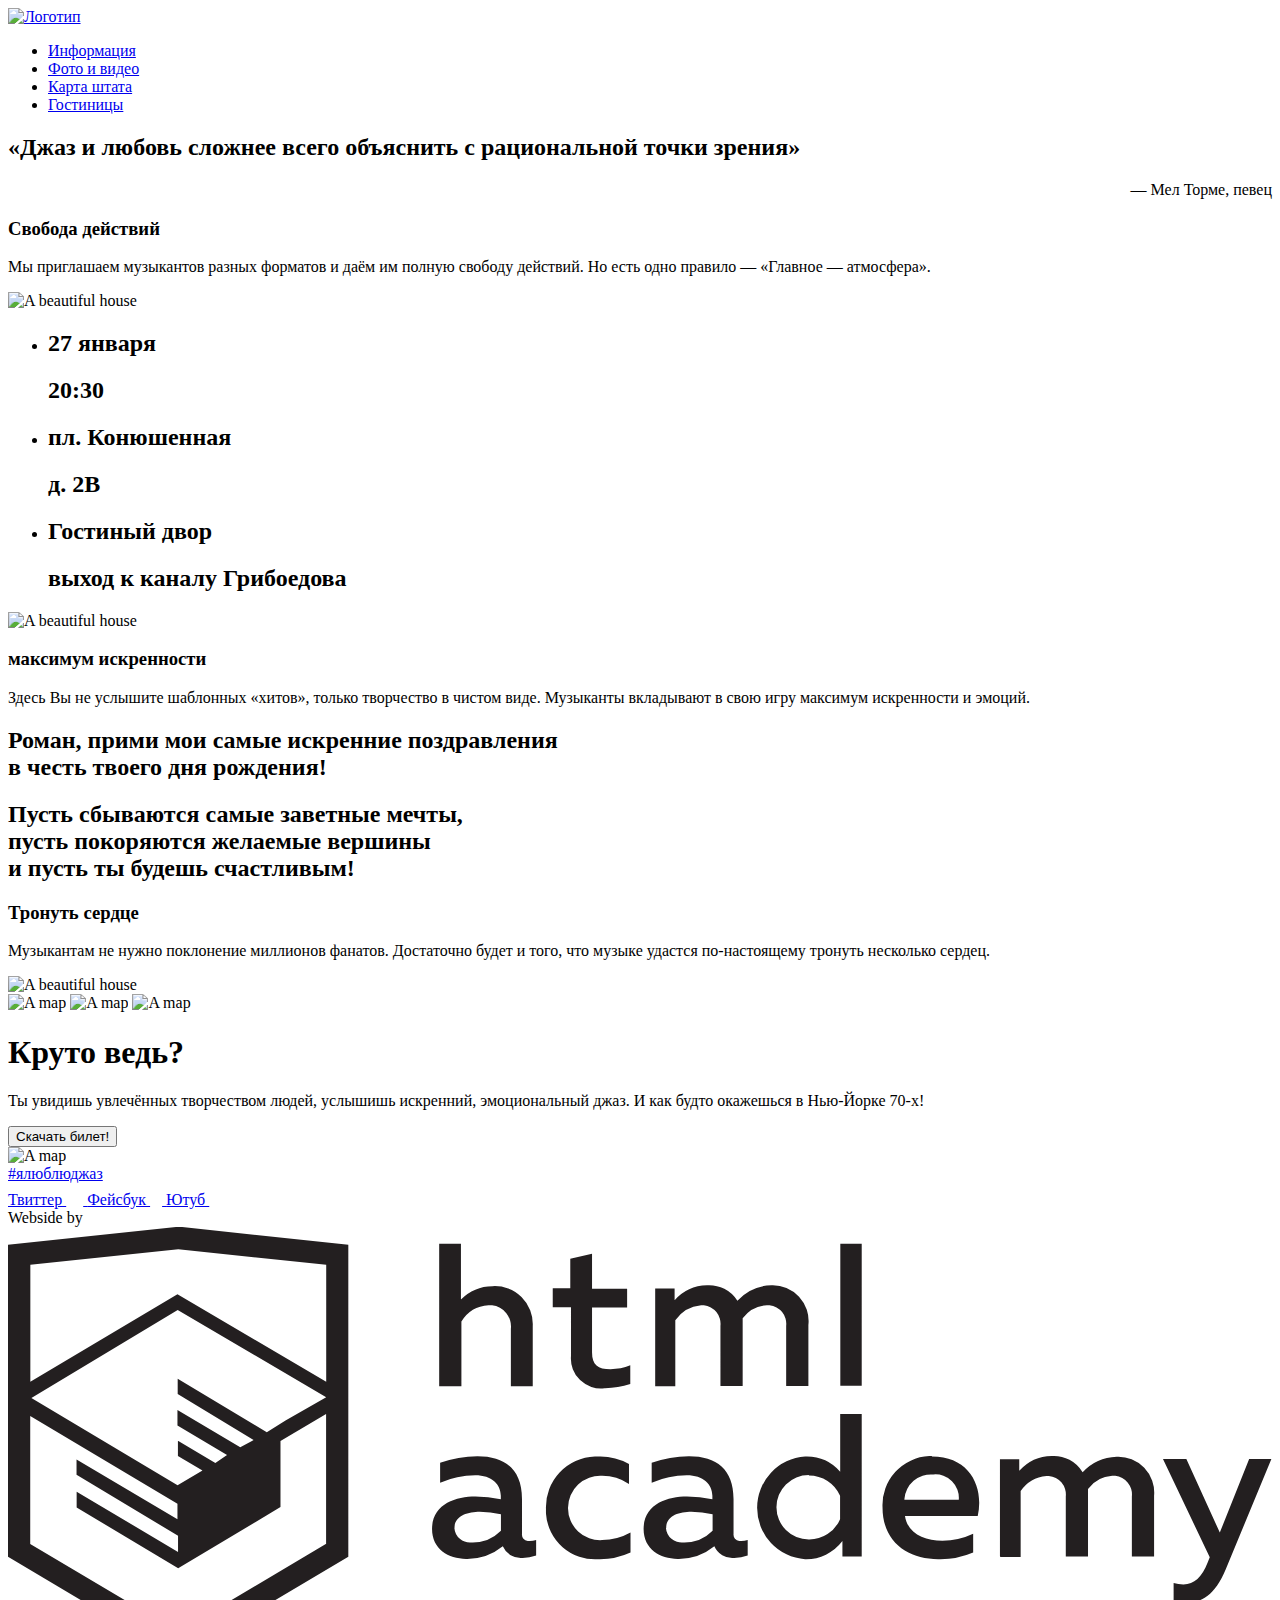
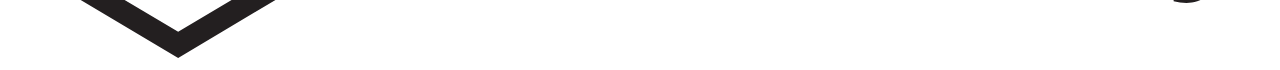
==== index.html @ 91e62cfb "Rename congratulation.html to index.html" ====
<!DOCTYPE html>
<html lang="ru">
<head>
  <link href="https://fonts.googleapis.com/css?family=PT+Sans:400,700&amp;subset=cyrillic" rel="stylesheet">
  <link href="css/normalize.css" rel="stylesheet">
  <link href="css/style.css" rel="stylesheet">

  <meta charset="utf-8">
  <title>HTML Academy: Седона</title>
</head>

<body>
  <div class="wrap">
    <header>
      <nav class="main-navigation">
        <div>
          <a class="main-header-logo" href="index.html">
            <img src="img/main-logo.png" width="80" height="100" alt="Логотип">
          </a>
        </div>
        <ul class="navigation">
          <li><a href="info.html">Информация</a></li>
          <li><a href="photos.html">Фото и видео</a></li>
          <li><a href="map.html">Карта штата</a></li>
          <li><a href="catalog.html">Гостиницы</a></li>
        </ul>
      </nav>
    </header>

    <main>
      <section class="header mountains-index">
        <!-- фотоновая картинка будет -->

        <!-- картинка с треугольной формой внизу гор -->
      </section>

      <section class="jazz">
        <h2>«Джаз и любовь сложнее всего объяснить с&nbspрациональной&nbspточки зрения»</h2>
        <p style="text-align: right;">— Мел Торме, певец</p>


      </section>

      <section class="feature-item">
        <div class="div-item">
          <h3>Свобода действий</h3>

          <p>Мы приглашаем музыкантов разных форматов и даём им полную свободу действий. Но&nbspесть одно правило — «Главное — атмосфера».</p>
        </div>
        <img class="img-item" src="img/jazz2.jpg" width="800" height="400" alt="A beautiful house">
      </section>

      <section class="options">
        <ul class="option-list">
          <li class="watch">

            <h2>27 января</h2>
            <h2>20:30</h2>
          </li>
          <li class="house">
            <h2>пл. Конюшенная</h2>
            <h2>д. 2В</h2>
          </li>
          <li class="metro">
            <h2>Гостиный двор</h2>
            <h2>выход к каналу Грибоедова</h2>
          </li>
        </ul>
      </section>

      <section class="feature-item">
          <img class="img-item" src="img/jazz4.jpg" width="800" height="400" alt="A beautiful house">
        <div class="div-item">
          <h3>максимум искренности</h3>
          <p>Здесь Вы не услышите шаблонных «хитов», только творчество в чистом виде. Музыканты&nbspвкладывают в свою игру максимум искренности и эмоций.</p>
        </div>
      </section>

      <section class="options congr">
        <h2>Роман, прими мои самые искренние поздравления <br> в честь твоего дня рождения!</h2>
        <h2>Пусть сбываются самые заветные мечты, <br>
        пусть покоряются желаемые вершины <br>
        и пусть ты будешь счастливым!<br></h2>
      </section>

      <section class="feature-item">
        <div class="div-item">
          <h3>Тронуть сердце</h3>
          <p>Музыкантам&nbspне&nbspнужно&nbspпоклонение миллионов фанатов. Достаточно будет и того, что&nbspмузыке&nbspудастся по-настоящему тронуть несколько сердец.</p>
        </div>
          <img class="img-item" src="img/jazz3.jpg" width="800" height="400" alt="A beautiful house">
      </section>

      <div class="fotos">
        <img src="img/jazz2.jpg" width="400" height="250" alt="A map">
        <img src="img/jazz3.jpg" width="400" height="250" alt="A map">
        <img src="img/jazz4.jpg" width="400" height="250" alt="A map">
      </div>

      <section class="interest">
        <h1>Круто ведь?</h1>
        <p>Ты увидишь увлечённых творчеством людей, услышишь&nbspискренний, эмоциональный джаз. И&nbspкак&nbspбудто&nbspокажешься в Нью-Йорке 70-х!</p>
        <button class="search">Скачать билет!</button>
      </section>
      <section class="map">
        <img src="img/map.jpg" width="1200" height="593" alt="A map">
      </section>


    </main>

    <footer class="main-index-footer">
      <div class="main-footer">
        <div class="tag"> <a href="#">#ялюблюджаз</a> </div>
        <div class="social-nets">
          <a href="https://twitter.com/htmlacademy_ru" class="twitter">Твиттер
            <svg xmlns="http://www.w3.org/2000/svg" xmlns:xlink="http://www.w3.org/1999/xlink" width="17" height="15" viewBox="0 0 17 15"><path fill="#FFF" d="M10.95.144c1.685-.496 2.984.27 3.577 1.179.673-.231 1.331-.481 2.011-.708a2.345 2.345 0 0 1-.857 1.768c.685.17 1.304-.491 1.304-.491-.169 1-1.006 1.788-1.563 2.024-.231 6.75-3.175 11.217-10.077 11.082h-.446c-.41 0-4.164-.46-4.898-1.887 2.271.196 3.893-.422 4.693-1.177-.96-.3-2.679-.477-2.979-2.95.349.106.564.228 1.19.119C1.705 8.247.374 7.53.448 5.33c.285.328 1.067.536 1.34.472C1.085 5.561-.182 2.442.894.85c1.818 1.854 3.735 3.606 7.152 3.773C8.254 2.33 9.183.793 10.95.144z"/></svg>
          </a>
          <a href="https://www.facebook.com/htmlacademy" class="fb">Фейсбук
            <svg xmlns="http://www.w3.org/2000/svg" width="12" height="22" viewBox="0 0 12 22"><path fill="#FFF" d="M12 4V0H8a4 4 0 0 0-4 4v4H0v4h4v10h4V12h4V8H8V4h4z"/></svg>
          </a>
          <a href="https://www.youtube.com/user/htmlacademyru" class="youtube">Ютуб
            <svg xmlns="http://www.w3.org/2000/svg" xmlns:xlink="http://www.w3.org/1999/xlink" width="20" height="16" viewBox="0 0 20 16"><path fill="#FFF" d="M17 0H3C1.35 0 0 1.35 0 3v10c0 1.65 1.35 3 3 3h14c1.65 0 3-1.35 3-3V3c0-1.65-1.35-3-3-3zM6.027 11.998V4.002L15.014 8l-8.987 3.998z"/></svg>
          </a>
        </div>

        <div class="website-by"> Webside by
          <a class="website" href="https://htmlacademy.ru/intensive/htmlcss">
            <svg id="Layer_1" data-name="Layer 1" xmlns="http://www.w3.org/2000/svg" viewBox="0 0 108.08 36.85"><title>logo-htmlacademy-small1</title><path d="M44.61,26.88a2,2,0,0,0,.55-0.1v1.33a3.25,3.25,0,0,1-1.18.21,1.67,1.67,0,0,1-1.67-1,4.84,4.84,0,0,1-3.14,1.08c-1.51,0-2.91-.83-2.91-2.55,0-2.13,2-2.79,3.71-2.79a11.08,11.08,0,0,1,2.17.25v-0.3c0-1-.76-1.77-2.19-1.77a7.42,7.42,0,0,0-3,.64v-1.7a10.21,10.21,0,0,1,3.19-.55c2.36,0,3.81,1.12,3.81,3.65v3a0.54,0.54,0,0,0,.49.59h0.17Zm-6.44-1.13A1.35,1.35,0,0,0,39.63,27h0.11a3.39,3.39,0,0,0,2.41-1V24.58a9.72,9.72,0,0,0-1.81-.21c-1,0-2.16.33-2.16,1.38h0Zm12.36-6.11a5,5,0,0,1,2.57.64V22a4.08,4.08,0,0,0-2.3-.7,2.75,2.75,0,1,0,0,5.49,5,5,0,0,0,2.43-.64v1.71a6.27,6.27,0,0,1-2.76.57A4.21,4.21,0,0,1,46,24.51q0-.21,0-0.41a4.32,4.32,0,0,1,4.18-4.46h0.38Zm12.17,7.24a2,2,0,0,0,.55-0.1v1.33a3.25,3.25,0,0,1-1.18.21,1.67,1.67,0,0,1-1.67-1,4.84,4.84,0,0,1-3.14,1.08c-1.51,0-2.91-.83-2.91-2.55,0-2.13,2-2.79,3.71-2.79a11.08,11.08,0,0,1,2.17.25v-0.3c0-1-.76-1.77-2.19-1.77a7.42,7.42,0,0,0-3,.64v-1.7a10.21,10.21,0,0,1,3.19-.55c2.36,0,3.81,1.12,3.81,3.65v3a0.54,0.54,0,0,0,.49.59h0.17Zm-6.44-1.13A1.35,1.35,0,0,0,57.73,27h0.11a3.39,3.39,0,0,0,2.41-1V24.58a9.72,9.72,0,0,0-1.81-.21c-1.06,0-2.16.33-2.16,1.38h0ZM73,16V28.2H71.35V26.88a3.88,3.88,0,0,1-3.19,1.54,4.4,4.4,0,0,1,0-8.78,3.81,3.81,0,0,1,3,1.3V16H73Zm-4.53,5.22a2.76,2.76,0,1,0,0,5.52A2.86,2.86,0,0,0,71.15,25V23A2.91,2.91,0,0,0,68.49,21.27ZM79,19.64c3.31,0,4.46,2.68,3.92,5.09H76.7c0.21,1.5,1.67,2.11,3.19,2.11a6.11,6.11,0,0,0,2.64-.59v1.6a7.14,7.14,0,0,1-3,.57C77,28.42,74.78,27,74.78,24a4.18,4.18,0,0,1,4-4.39H79Zm0.09,1.54a2.28,2.28,0,0,0-2.44,2.1v0.06H81.3A2,2,0,0,0,79.13,21.18Zm5.73,7V19.87h1.65v1a3.81,3.81,0,0,1,2.78-1.27A2.86,2.86,0,0,1,91.89,21a4.12,4.12,0,0,1,2.91-1.33A3.06,3.06,0,0,1,98,23V28.2h-1.9V23.05a1.59,1.59,0,0,0-1.42-1.75H94.42a2.8,2.8,0,0,0-2.07,1.12V28.2h-1.9V23.05A1.59,1.59,0,0,0,89,21.31H88.8a3,3,0,0,0-2.21,1.29v5.63H84.86Zm21.31-8.33h1.9l-3.91,9.46c-0.9,2.17-2.09,2.86-3.35,2.86a4.76,4.76,0,0,1-1.1-.14V30.46a2.86,2.86,0,0,0,.85.12c0.9,0,1.58-.64,2.07-1.9l0.17-.42-4-8.4h2l2.86,6.29ZM38.73,1.46V6.22a3.81,3.81,0,0,1,2.7-1.14,3.25,3.25,0,0,1,3.44,3.4v5.15H43V8.72a1.81,1.81,0,0,0-1.61-2h-0.3a2.93,2.93,0,0,0-2.32,1.39v5.52h-1.9V1.46h1.9ZM49.94,2.31v3h3V6.91h-3v3.81c0,1.1.5,1.46,1.58,1.46a4.49,4.49,0,0,0,1.69-.33v1.6A6.8,6.8,0,0,1,51,13.8a2.55,2.55,0,0,1-2.86-2.74V6.89H46.58V5.26h1.5V2.74Zm5.4,11.31V5.28H57v1A3.81,3.81,0,0,1,59.77,5a2.86,2.86,0,0,1,2.6,1.33A4.12,4.12,0,0,1,65.28,5,3.06,3.06,0,0,1,68.44,8.4v5.21h-1.9V8.46a1.59,1.59,0,0,0-1.42-1.75H64.89a2.8,2.8,0,0,0-2.07,1.12v5.78h-1.9V8.46A1.59,1.59,0,0,0,59.5,6.71H59.27A3,3,0,0,0,57.06,8v5.63H55.34ZM71.17,1.45H73V13.6H71.17V1.45ZM14.71,0H14.55L0,1.54V28.21l14.55,8.66,14.55-8.66V1.54Zm12.5,27.1L14.55,34.64,1.9,27.12V16.18l12.59,7.5V25L5.86,19.9v1.31l8.68,5.21v1.39L5.87,22.65V24l8.68,5.21,8.75-5.24V18.31L27.2,16V27.12Zm0-12.53-3.48,2-1.6,1L14.51,13v1.31L21,18.23H21l-0.14.09-1,.54-5.37-3.2V17l4.24,2.52-1,.67-3.2-1.9v1.31l2.1,1.24L14.5,22.1,2,14.65,14.51,7.11Zm0-1.32L14.49,5.76,1.91,13.25v-10L14.56,1.92,27.21,3.25v10h0Z" transform="translate(0 -0.02)" fill="#231f20"/></svg>
          </a>
        </div>
      </div>
    </footer>
  </div>
  <script src="js/script.js"></script>
</body>
</html>
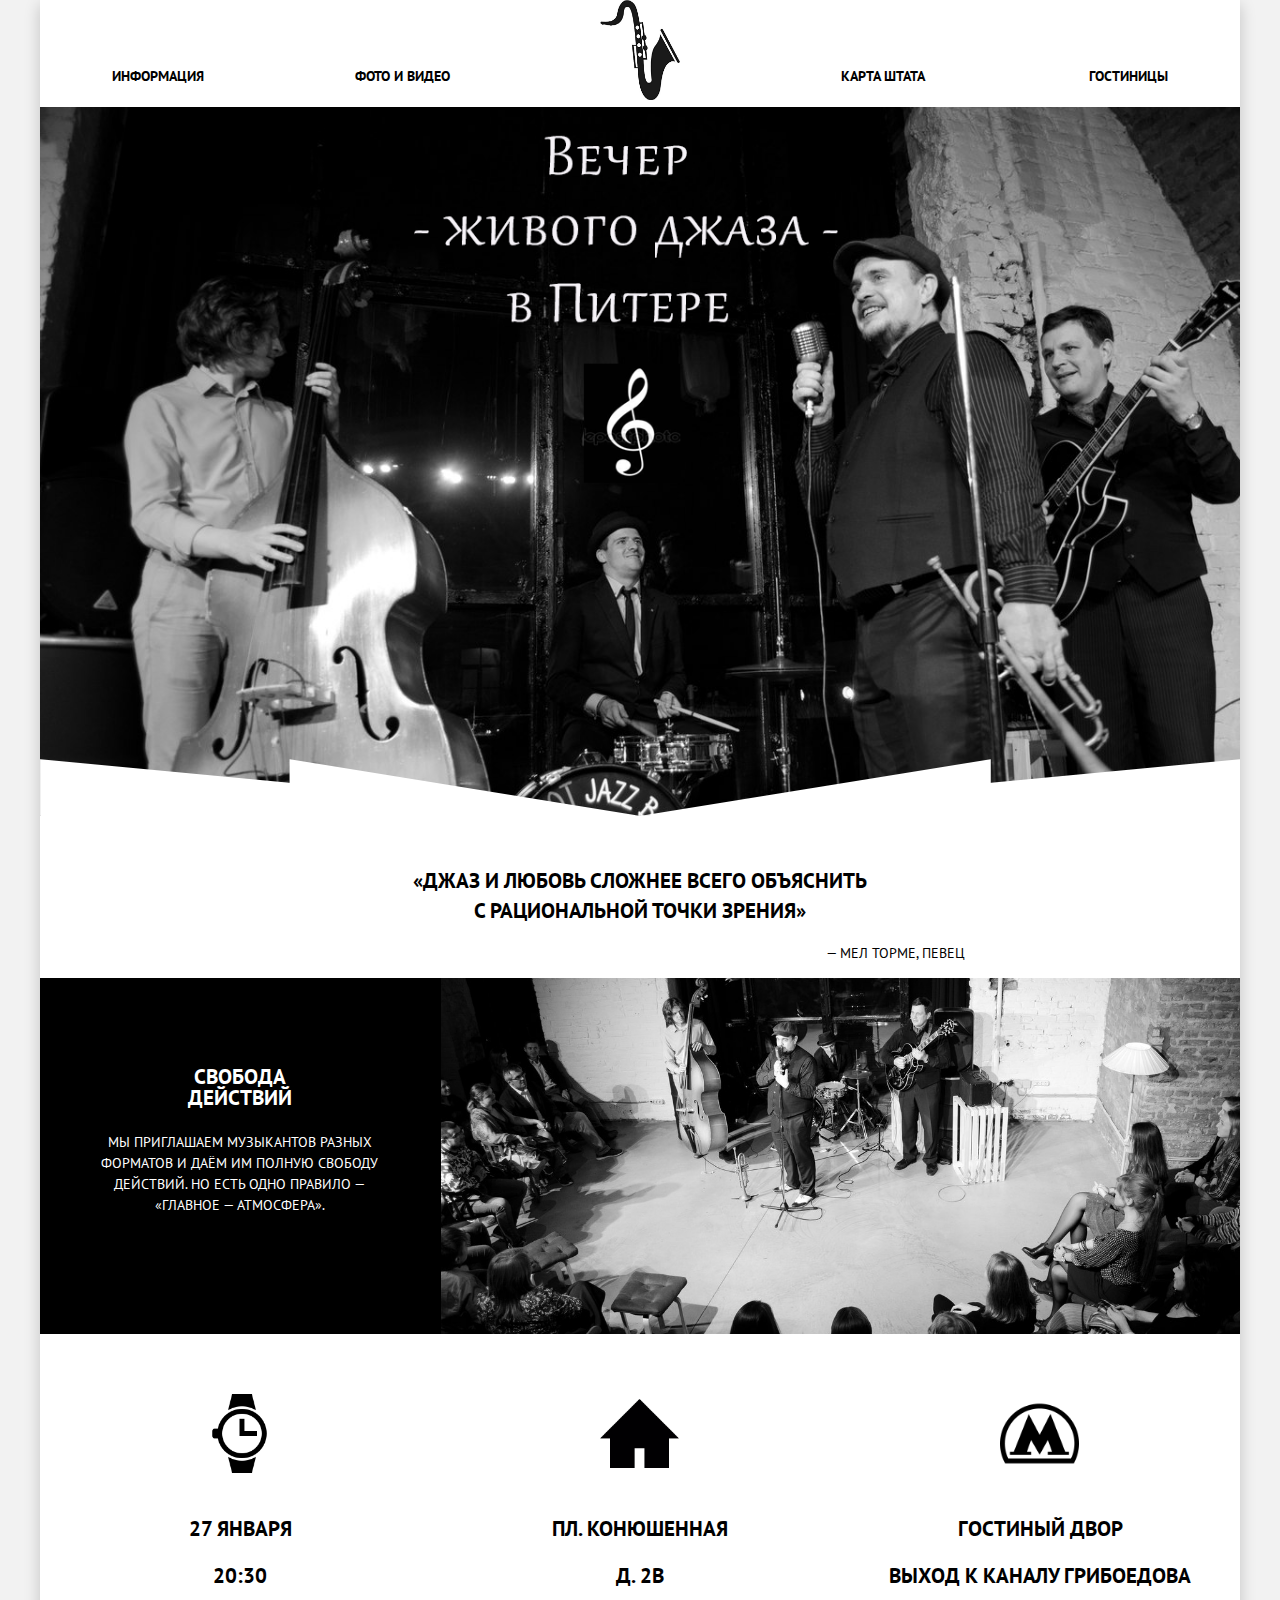
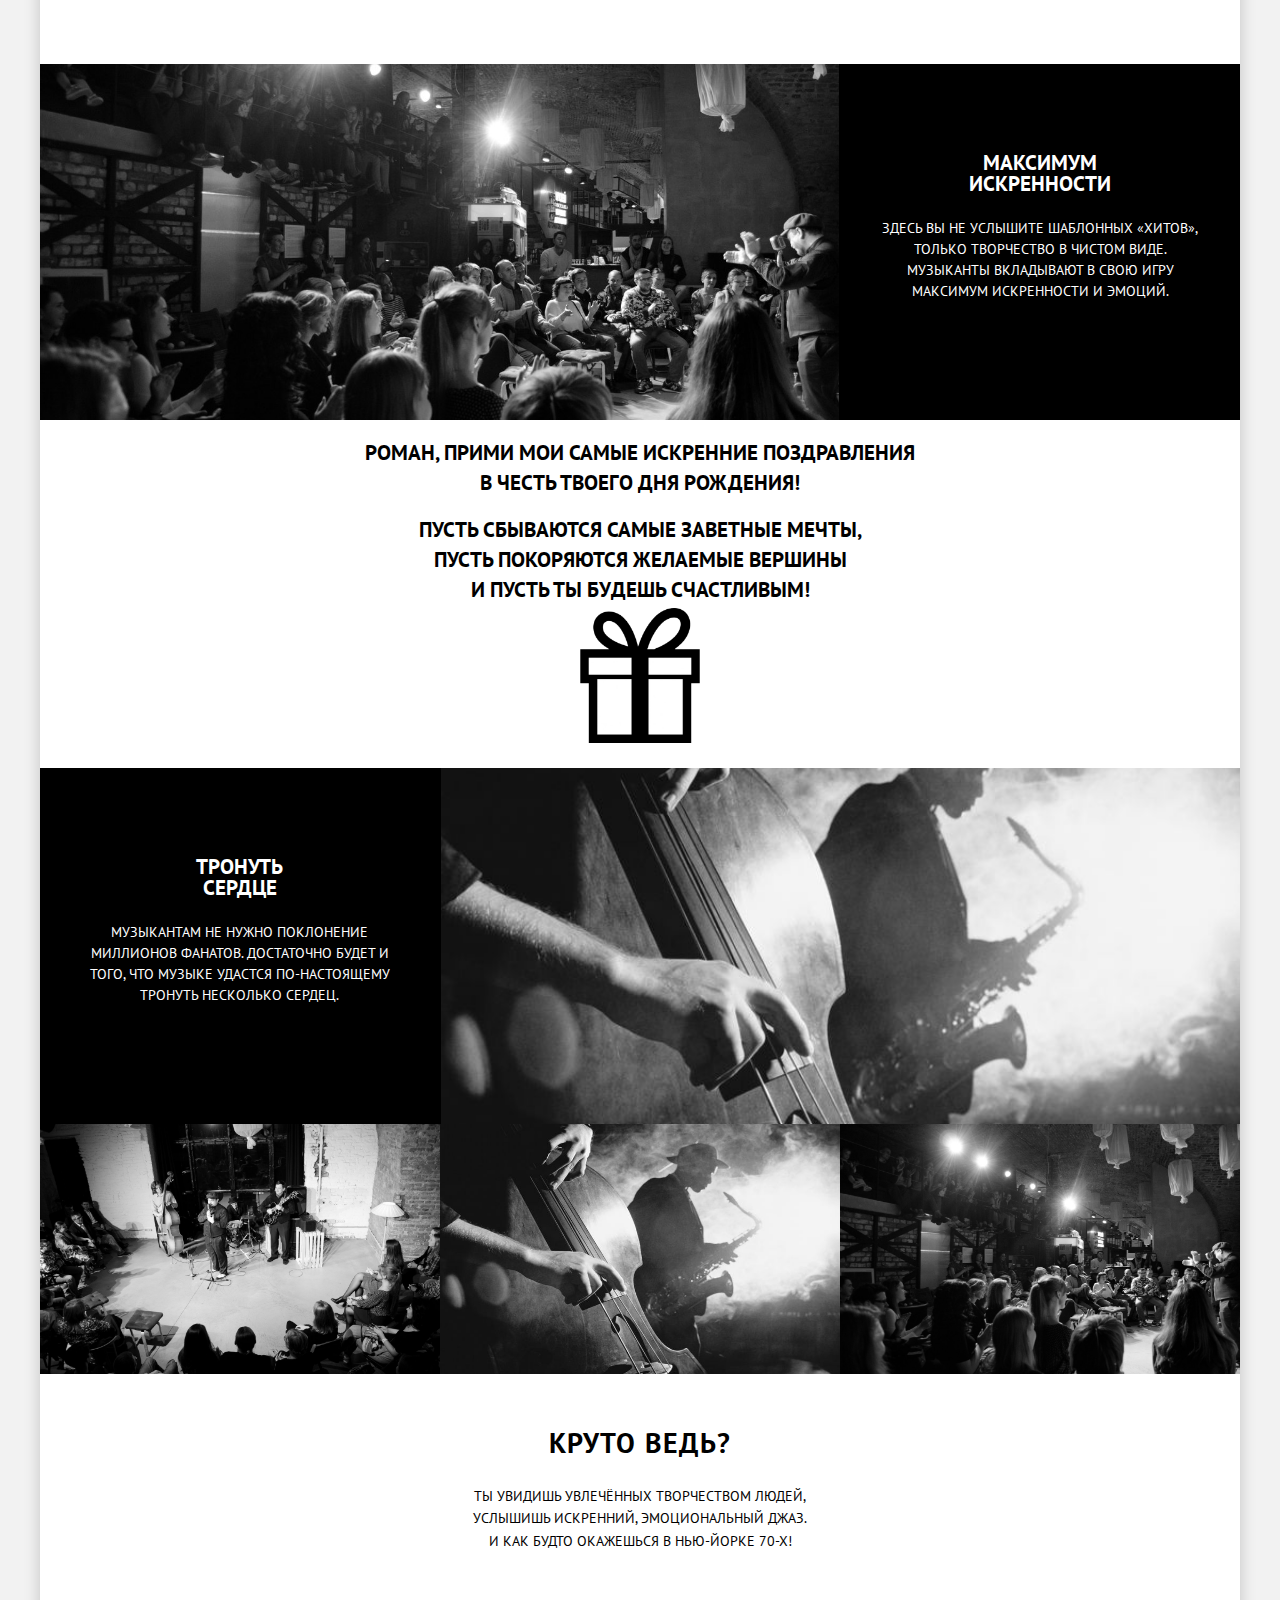
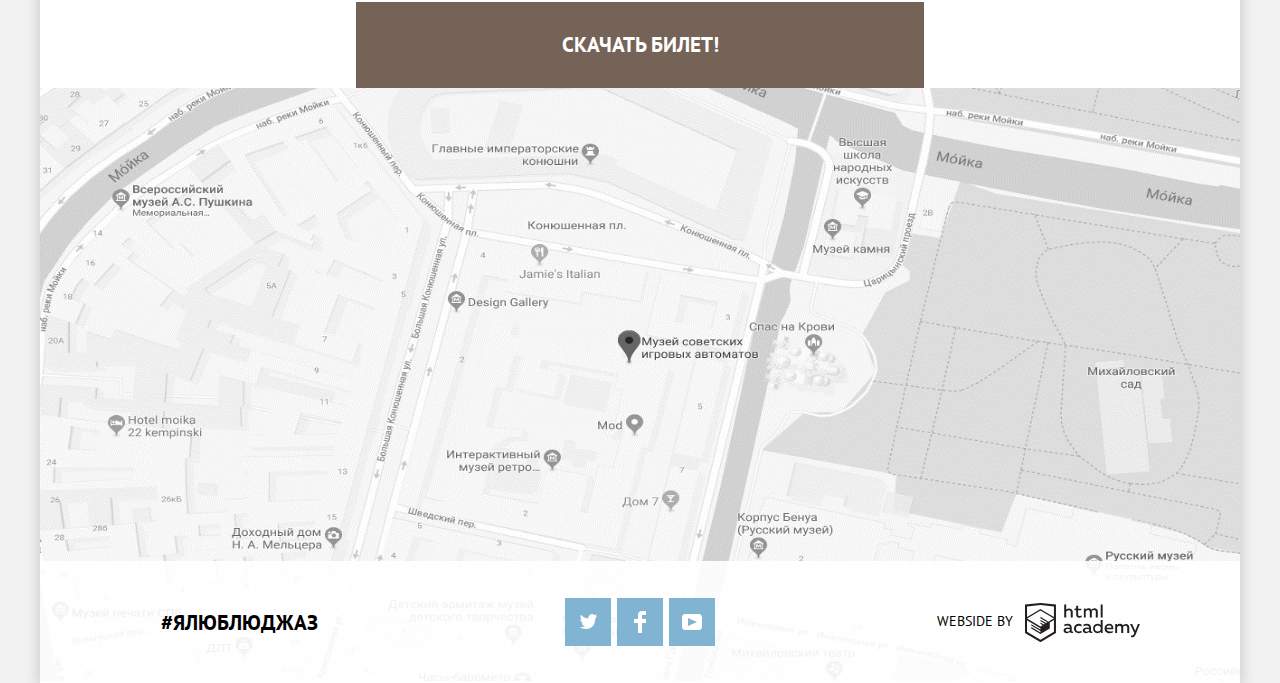
==== commit d76f7414: "Update index.html" ====
--- a/index.html
+++ b/index.html
@@ -6,7 +6,7 @@
   <link href="css/style.css" rel="stylesheet">
 
   <meta charset="utf-8">
-  <title>HTML Academy: Седона</title>
+  <title>Happy Birthday, Roman!</title>
 </head>
 
 <body>
--- a/css/style.css
+++ b/css/style.css
@@ -0,0 +1,975 @@
+body {
+  font-family: "PT Sans", Arial, sans-serif;
+  font-size: 14px;
+  line-height: 1.5em;
+  color: #000000;
+  text-transform: uppercase;
+  background-color: #f2f2f2;
+}
+/*------ обертка всего, чтобы создать тень -----*/
+.wrap {
+  background-color: #ffffff;
+  box-shadow: 0px 5px 15px 0px rgba(0, 1, 1, 0.2);
+  min-width: 768px;
+  max-width: 1200px;
+  margin: 0 auto;
+}
+/*-------------- Верхнее меню + логотип --------*/
+.main-navigation {
+  position: relative;
+  margin: 0;
+  padding: 0;
+  font-size: 0;
+  background-color: #ffffff;
+}
+.navigation {
+  display: flex;
+  flex-wrap: wrap;
+  justify-content: space-between;
+  align-items: flex-start;
+  margin-top: -50px;
+  padding: 0px 6%;
+}
+.fotos {
+  display: flex;
+  justify-content: space-around;
+}
+.main-header-logo {
+  display: flex;
+  justify-content: center;
+}
+.navigation li {
+  width: 20%;
+  font-weight: bold;
+}
+.navigation li:nth-child(1),
+.navigation li:nth-child(2) {
+  text-align: left;
+}
+.navigation li:nth-child(3),
+.navigation li:nth-child(4) {
+  text-align: right;
+}
+.navigation li:nth-child(2) {
+  margin-right: 11%;
+}
+.navigation,
+.option-list,
+.feature-items
+.sort-options,
+.options {
+ list-style: none;
+}
+.navigation a {
+  text-decoration: none;
+  display: inline-block;
+  vertical-align: middle;
+  padding-top: 16px;
+  padding-bottom: 20px;
+  font-size: 14px;
+  line-height: 1.5em;
+  color: #000000;
+}
+.sort-options a:hover,
+.navigation a:focus,
+.navigation a:hover {
+  color: #81b3d2;
+}
+.navigation a:active {
+  color: #cacaca;
+}
+.navigation .active-href,
+.navigation .active-href:hover,
+.navigation .active-href:active {
+  color: #766357;
+}
+.mountains-index {
+  width: 100%;
+  height: 709px;
+  background-image: url("../img/shape.png"), url("../img/background-image.jpg");
+  background-color: #e1edf6;
+  background-repeat: no-repeat, no-repeat;
+  background-size: 100%, 100%;
+  background-position: bottom, 0 -35px;
+}
+.img-inscription {
+  display: block;
+  padding-top: 77px;
+  margin-left: auto;
+  margin-right: auto;
+}
+.search {
+  width: 568px;
+  background-color: #766357;
+  font-size: 21px;
+  text-transform: uppercase;
+  padding: 31px;
+  font-weight: bold;
+  color: #ffffff;
+  border: none;
+  border-radius: 0px;
+}
+.search:hover,
+.search:focus {
+  background-color: #604e43;
+}
+.search:active {
+  background-color: #503e33;
+  color: rgba(255, 255, 255, 0.3);
+  /*color: #5e4e44;*/
+}
+.features {
+  margin-top: 58px;
+  margin-bottom: 53px;
+  margin-left: auto;
+  margin-right: auto;
+  width: 500px;
+  text-align: center;
+}
+.jazz {
+  text-align: center;
+  width: 650px;
+  margin: 0 auto;
+}
+.jazz h2 {
+  margin-top: 50px;
+  line-height: 30px;
+}
+.features h2 {
+  line-height: 1.24em;
+  margin-bottom: 30px;
+}
+.feature-item {
+  display: flex;
+  min-height: 356px;
+  justify-content: space-between;
+  text-align: center;
+  color: #ffffff;
+  background-color: #000000;
+  overflow: hidden;
+}
+.div-item {
+  width: 33.3%;
+}
+.div-item h3 {
+  font-size: 21px;
+  font-weight: 700;
+  margin-top: 88px;
+  margin-bottom: 24px;
+  width: 150px;
+  margin-left: auto;
+  margin-right: auto;
+}
+.div-item p {
+  margin-top: 21px;
+  width: 318px;
+  margin-left: auto;
+  margin-right: auto;
+}
+.img-item {
+  width: 66.6%;
+  height: 88.5%;
+  transform: translateY(-19%);
+  margin-bottom: -300px;
+}
+button {
+  font-family: "PT Sans", Arial, sans-serif;
+}
+.group {
+  margin: 0;
+  padding: 0;
+  list-style: none;
+  text-align: center;
+  background-color: #eeeeee;
+  display: flex;
+  justify-content: space-around;
+  flex-wrap: wrap;
+}
+.group li {
+  width: 33%;
+}
+.features-group h3 {
+  font-size: 21px;
+  font-weight: 700;
+  margin: 0px;
+  padding-top: 47px;
+  padding-bottom: 24px;
+  width: 150px;
+  margin-left: auto;
+  margin-right: auto;
+}
+.features-group p {
+  width: 264px;
+  margin: 0px;
+  padding-top: 21px;
+  padding-bottom: 60px;
+  margin-left: auto;
+  margin-right: auto;
+}
+.interest {
+  text-align: center;
+  position: relative;
+  margin-top: 58px;
+}
+.interest h1 {
+  margin-top: 0;
+  margin-bottom: 32px;
+  letter-spacing: 1.3px;
+}
+.interest p {
+  display: block;
+  width: 438px;
+  margin-left: auto;
+  margin-right: auto;
+  margin-bottom: 50px;
+  font-size: 14px;
+  line-height: 1.6em;
+}
+.options {
+    min-height: 330px;
+    text-align: center;
+    line-height: 30px;
+}
+.congr {
+  background-image: url("../img/gift.png");
+  background-size: 10%;
+  background-position: 50% 170px;
+  background-repeat: no-repeat;
+}
+.option-list {
+  margin: 0;
+  padding: 0;
+  position: relative;
+  text-align: center;
+  display: flex;
+  justify-content: space-around;
+  flex-wrap: wrap;
+}
+.option-list li {
+  width: 33%;
+  background-repeat: no-repeat;
+  background-position: center;
+  padding-top: 162px;
+}
+.option-list h3 {
+  font-size: 21px;
+  font-weight: 700;
+  margin-top: 0;
+  margin-bottom: 25px;
+}
+.option-list p {
+  width: 285px;
+  margin-left: auto;
+  margin-right: auto;
+  margin-bottom: 0px;
+  margin-top: 0px;
+}
+.option-list .watch {
+  background-image: url("../img/watch.png");
+  background-size: 20%;
+  background-position: 50% 60px;
+}
+.option-list .house {
+  background-image: url("../img/house.png");
+  background-size: 20%;
+  background-position: 50% 60px;
+}
+.option-list .metro {
+  background-image: url("../img/metro.png");
+  background-size: 20%;
+  background-position: 50% 60px;
+}
+/*---------Форма на главной странице------*/
+.index-form {
+  display: flex;
+  flex-direction:column;
+}
+.form {
+  position: absolute;
+  left: 50%;
+  transform: translateX(-284px);
+  background-color: #ffffff;
+  padding: 55px 55px;
+  text-align: left;
+  width: 458px;
+  z-index: 10;
+  box-shadow: 2px 3px 7px 0px rgba(0, 0, 0, 0.35);
+}
+.form input {
+  padding: 0;
+  font-family: "PT Sans", Arial, sans-serif;
+  text-transform: uppercase;
+  font-size: 14px;
+  line-height: 1.85em;
+  font-weight: bold;
+}
+.interest .input-row {
+  display: flex;
+  font-size: 14px;
+  line-height: 1.8em;
+  margin-bottom: 30px;
+  justify-content: space-between;
+  align-items: center;
+}
+.input-row label {
+  font-weight: bold;
+  letter-spacing: 0.3px;
+}
+.input-row input[type="text"] {
+  width: 333px;
+  height: 34px;
+  background-color: #f2f2f2;
+  border: 2px solid #f2f2f2;
+  padding-left: 11px;
+}
+.input-row input[type="text"]:hover {
+  background-color: #ebebeb;
+}
+.input-row input[type="text"]:focus {
+  background-color: white;
+  border: 2px solid #ebebeb;
+}
+.calendar {
+  position: absolute;
+  width: 21px;
+  height: 22px;
+  background-color: transparent;;
+  background-repeat: no-repeat;
+  right: 71px;
+  border: none;
+}
+.calendar svg {
+  fill: #a9a9a9;
+}
+.calendar:hover path {
+  fill: #000000;
+  background-color: #ebebeb;
+}
+.calendar:active path {
+  fill: #81b3d2;
+}
+.adults, .child {
+  flex-grow: 1;
+}
+.child {
+  margin-right: 26px;
+  text-align: right;
+  margin-left: 13px;
+}
+.button-find {
+  border: none;
+  background-color: #81b3d2;
+  color: #ffffff;
+  padding: 16px 0;
+  margin-top: 24px;
+  text-transform: uppercase;
+  font-size: 21px;
+  line-height: 1.2em;
+  font-weight: bold;
+  border-radius: 0px;
+}
+.button-find:hover,
+.button-find:focus  {
+    background-color: #669ec0;
+}
+.button-find:active {
+  background-color: #5496bd;
+  color: rgba(255, 255, 255, .3);
+}
+.minus, .plus {
+  font-size: 0;
+  border: none;
+  border-radius: 0;
+  padding: 19px;
+  background-color: #f2f2f2;
+  position: relative;
+}
+.minus::before,
+.minus::after,
+.plus::before,
+.plus::after {
+  content: "";
+  position: absolute;
+  top: 18px;
+  left: 13px;
+  width: 12px;
+  height: 3px;
+  background-color: #a9a9a9;
+}
+.plus::after {
+  transform: rotate(90deg);
+}
+.minus:hover::before,
+.plus:hover::before,
+.minus:hover::after,
+.plus:hover::after {
+  background-color: #000000;
+}
+.minus:active::before,
+.plus:active::before,
+.minus:active::after,
+.plus:active::after {
+  background-color: #81b3d2;
+}
+.number {
+  width: 38px;
+  height: 38px;
+  background-color: #f2f2f2;
+  border: none;
+  text-align: center;
+}
+input[type="number"] {
+    -moz-appearance: textfield;
+}
+input::-webkit-outer-spin-button,
+input::-webkit-inner-spin-button {
+    -webkit-appearance: none;
+}
+.google-map {
+  display: block;
+  border: 0;
+  width: 100%;
+}
+.map {
+  width: 100%;
+  height: 593px;
+  overflow: hidden;
+  /*background-image: url("../img/map.jpg");
+  background-position: center center;
+  transform: translateY(-20%);*/
+  /*background-size: cover;*/
+}
+/*.map img{
+  transform: translateY(-20%);
+}*/
+.accomodation-options fieldset {
+  border: none;
+}
+.accomodation-options {
+  width: 100%;
+  min-height: 217px;
+  background-image:url("../img/index-background.jpg");
+  background-color: #355266;
+  background-repeat: no-repeat;
+  background-size: 100%;
+  color: #ffffff;
+  background-position: 0px -300px;
+}
+.accomodation-options h3 {
+  font-size: 16px;
+  font-weight: 700;
+  line-height: 21px;
+}
+.catalog-form {
+  display: flex;
+}
+.catalog-form,
+.result,
+.catalog-item {
+  padding: 0px 6%;
+}
+.infrastructure {
+  position: relative;
+  width: 20%;
+  padding-left: 0px;
+  margin-left: 0px;
+}
+.infrastructure h3 {
+  padding: 0;
+  font-size: 16px;
+  font-weight: 700;
+  line-height: 21px;
+  margin-top: 22px;
+  letter-spacing: 0.2px;
+}
+.accommodation h3 {
+  padding: 0px 18px;
+  font-size: 16px;
+  font-weight: 700;
+  line-height: 21px;
+  margin-top: 23px;
+}
+.infrastructure div,
+.accommodation div {
+  margin-top: 24px;
+}
+.accommodation {
+  width: 40%;
+  position: relative;
+}
+.infrastructure label {
+  margin-left: 23px;
+}
+.accommodation label {
+  margin-left: 44px;
+}
+.infrastructure input[type="checkbox"],
+.accommodation input[type="checkbox"] {
+  opacity: 0;
+}
+.infrastructure label::before,
+.accommodation label::before {
+  content: "";
+  display: inline-block;
+  vertical-align: middle;
+  position: absolute;
+}
+.infrastructure label::before {
+  left: 0px;
+}
+.accommodation label::before {
+  left: 30px;
+}
+.checkbox + label::before {
+  content: url("../img/checkbox-off.svg");
+  height: 19px;
+  width: 19px;
+}
+.checkbox:checked + label::before {
+  content: "";
+  width: 27px;
+  height: 23px;
+  display: inline-block;
+  vertical-align: middle;
+  background-image: url("../img/checkbox-on.svg");
+  background-repeat: no-repeat;
+  background-size: 100%;
+  background-position: 0px 0px;
+}
+.checkbox:focus + label::before {
+  outline: rgb(59, 153, 252) auto 5px;
+}
+.checkbox:disabled + label::before {
+  content: url("../img/checkbox-off-disabled.svg");
+}
+.checkbox:checked:disabled + label::before {
+  content: url("../img/checkbox-on-disabled.svg");
+}
+/*---------- Ползунки на странице отелей ---------*/
+.price-controls {
+  position: relative;
+  height: 31px;
+  margin-bottom: 21px;
+  border: 2px solid #ffffff;
+  border-radius: 2px;
+  width: 314px;
+}
+.price-controls::after {
+  content: "";
+  position: absolute;
+  top: 50%;
+  left: 50%;
+  width: 2px;
+  height: 22px;
+  background: #ffffff;
+  transform: translate(-50%, -50%);
+}
+.range-controls {
+  position: relative;
+  margin-bottom: 32px;
+}
+.range-controls .scale {
+  height: 2px;
+  background: rgba(255, 255, 255, 0.3);
+}
+.price-controls label {
+  display: inline-block;
+  font-size: 14px;
+  line-height: 30px;
+  vertical-align: middle;
+  cursor: pointer;
+}
+.price {
+  width: 330px;
+  color: #ffffff;
+  text-transform: uppercase;
+  margin-left: 55px;
+}
+.price h3 {
+  font-weight: 700;
+  margin-top: 21px;
+  margin-bottom: 10px;
+  letter-spacing: 0.1px;
+}
+.price-controls .min-price {
+  width: 90px;
+  padding-left: 65px;
+}
+.price-controls .max-price {
+  width: 90px;
+  padding-left: 53px;
+}
+.range-controls .bar {
+  width: 80%;
+  height: 2px;
+  background: #ffffff;
+}
+.price-controls input {
+  width: 50px;
+  margin: 0;
+  color: inherit;
+  font: inherit;
+  background: none;
+  border: none;
+}
+.range-toggle {
+  position: absolute;
+  top: -9px;
+  width: 4px;
+  height: 4px;
+  background: #ababab;
+  border: 8px solid #ffffff;
+  border-radius: 50%;
+  box-shadow: 0 2px 1px 0 rgba(0, 1, 1, 0.2);
+  cursor: pointer;
+}
+.range-toggle-min {
+  left: 0;
+}
+.range-toggle-max {
+  left: 80%;
+}
+.range-toggle:hover,
+.range-toggle:focus {
+  border: 10px solid #ffffff;
+}
+.button-transparent {
+  font-family: "PT Sans", Arial, sans-serif;
+  display: block;
+  margin: 0 auto;
+  padding: 6px 32px;
+  font-size: 14px;
+  line-height: 20px;
+  color: #ffffff;
+  text-transform: uppercase;
+  background: transparent;
+  border: 2px solid #ffffff;
+  border-radius: 2px;
+  cursor: pointer;
+  margin-top: -9px
+}
+.button-transparent:hover {
+  color: #000000;
+  background: #ffffff;
+}
+/*------------------*/
+.sort {
+  display: flex;
+  align-items: baseline;
+  padding: 28px 0px 26px 0px;
+}
+.sort h2 {
+  margin: 0;
+  font-size: 21px;
+  line-height: 1.2em;
+  min-width: 163px;
+}
+.sort-title {
+  margin-top: 5px;
+  font-size: 12px;
+  line-height: 18px;
+}
+.sort-options {
+  margin: 0;
+  padding-left: 40px;
+  list-style: none;
+  color: #000000;
+}
+.sort-options li {
+  display: inline-block;
+  vertical-align: middle;
+  padding-right: 30px;
+  font-size: 12px;
+}
+.sort-options a:hover:not(.active),
+.sort-options a:focus:not(.active)   {
+  color: #81b3d2;
+}
+.sort-options a:active:not(.active) {
+  color: #000000;
+  text-decoration: none;
+}
+.sort-options a {
+  line-height: 10px;
+  display: inline-block;
+  text-decoration: none;
+  color: #cacaca;
+  border-bottom: 1px dotted #81b3d2;
+}
+.sort-options .active {
+  color: #81b3d2;
+  border-bottom: 0px;
+}
+.up-down {
+  text-align: right;
+  flex-grow: 1;
+  font-size: 0px;
+}
+.down {
+  display: inline;
+	width: 0;
+	height: 0;
+	border-left: 5.5px solid transparent;
+	border-right: 5.5px solid transparent;
+	border-top: 10px solid #81b3d2;
+  border-bottom: 0px;
+}
+.up {
+  display: inline-block;
+  vertical-align: middle;
+	width: 0;
+	height: 0;
+	border-left: 5.5px solid transparent;
+	border-right: 5.5px solid transparent;
+	border-bottom: 10px solid #cacaca;
+  border-top: 0px;
+  margin-right: 12px;
+  margin-top: -10px;
+}
+.up:hover,
+.up:focus {
+	border-bottom: 10px solid #000000;
+}
+.up:active {
+  border-bottom: 10px solid #81b3d2;
+}
+.variant {
+    flex-grow: 1;
+}
+.catalog-item {
+  display: flex;
+  border-top: 1px solid #f2f2f2;
+}
+.catalog-item img {
+  padding: 30px 0;
+  padding-right: 31px;
+}
+
+.name-item {
+  margin-top: 26px;
+  margin-bottom: 11px;
+}
+.accommodation-type,
+.price-for-night {
+  display: inline-block;
+  vertical-align: middle;
+  min-width: 111px;
+  margin-bottom: 17.5px;
+}
+.name-item a {
+  text-decoration: none;
+  color: #000000;
+}
+.name-item a:hover,
+.name-item a:focus {
+  color: #81b3d2;
+}
+.name-item a:active {
+  color: #b2b2b2;
+}
+.button {
+  padding: 4px 17px;
+  color: #ffffff;
+  font-size: 14px;
+  line-height: 1.5em;
+  font-weight: bold;
+  margin-right: 2px;
+}
+.more {
+  text-decoration: none;
+  background-color: #81b3d2;
+}
+.more:hover,
+.more:focus {
+  background-color: #669ec0;
+}
+.more:active {
+  background-color: #5496bd;
+  color: rgba(255, 255, 255, 0.3);
+}
+.book {
+  text-decoration: none;
+  background-color: #766357;
+}
+.book:hover,
+.book:focus {
+  background-color: #604e43;
+}
+.book:active {
+  background-color: #503e33;
+  color: rgba(255, 255, 255, 0.3);
+}
+.stars {
+  margin-top: 29px;
+}
+.three-stars,
+.four-stars,
+.two-stars {
+  height: 23px;
+  display: block;
+  margin-left: auto;
+  background-repeat: no-repeat;
+  background-size: 100%;
+  background-position: 0px 0px;
+}
+.two-stars {
+  width: 40px;
+  background-image:url("../img/two-stars.png");
+}
+.three-stars {
+  width: 65px;
+  background-image:url("../img/three-stars.png");
+}
+.four-stars {
+  width: 90px;
+  background-image:url("../img/four-stars.png");
+}
+.rate {
+  display: inline-block;
+  vertical-align: middle;
+  margin-top: 42px;
+  background-color: #f2f2f2;
+  padding: 2px 11px 2px 16px;
+  line-height: 21px;
+  font-size: 14px;
+}
+/*--------------- Классы и анимации для JS --------------*/
+.invisible {
+  animation-name: appearance;
+  animation-duration: .5s;
+  animation-direction:reverse;
+  animation-fill-mode: both;
+}
+.visible {
+  animation-name: appearance1;
+  animation-duration: .5s;
+  animation-fill-mode: both;
+}
+@keyframes error {
+  0%, 100% { transform: translateX(0); }
+ 10%, 30%, 50%, 70%, 90% { transform: translateX(-10px); }
+ 20%, 40%, 60%, 80% { transform: translateX(10px); }
+}
+@keyframes appearance {
+  0% { opacity: 0; }
+ 10% { opacity: 0.1; }
+ 20% { opacity: 0.2; }
+ 30% { opacity: 0.3; }
+ 40% { opacity: 0.4; }
+ 50% { opacity: 0.5; }
+ 60% { opacity: 0.6; }
+ 70% { opacity: 0.7; }
+ 80% { opacity: 0.8; }
+ 90% { opacity: 0.9; }
+ 100% { opacity: 1; }
+}
+@keyframes appearance1 {
+  0% { opacity: 0; }
+ 10% { opacity: 0.1; }
+ 20% { opacity: 0.2; }
+ 30% { opacity: 0.3; }
+ 40% { opacity: 0.4; }
+ 50% { opacity: 0.5; }
+ 60% { opacity: 0.6; }
+ 70% { opacity: 0.7; }
+ 80% { opacity: 0.8; }
+ 90% { opacity: 0.9; }
+ 100% { opacity: 1; }
+/*  0% { transform: translateX(-10px);}
+ 10% { transform: translateX(10px); }
+ 100% { transform: translateX(10px); }*/
+}
+.form-error {
+  animation-name: error;
+  animation-duration: 0.2s;
+}
+/*---------------------------------------------------------------*/
+.main-index-footer {
+  margin-top: -120px;
+  z-index: 20px;
+  background-color: rgba(255, 255, 255, 0.9);
+  position: relative;
+}
+.main-catalog-footer {
+  border-top: 1px solid #f2f2f2;
+}
+/*------------- Футер для всех страниц ----------- */
+.main-footer {
+  display: flex;
+  flex-wrap: wrap;
+  justify-content: space-between;
+  align-items: center;
+}
+.main-footer a {
+  margin: 0px;
+  padding: 0px;
+  width: 46px;
+  height: 48px;
+  margin-left: 3px;
+  margin-right: 3px;
+}
+.main-footer div {
+    width: 33.3%;
+    text-align: center;
+    padding: 37px 0;
+}
+.social-nets a:hover,
+.social-nets a:focus {
+  background-color: #669ec0;
+}
+.social-nets a:active {
+  background-color: #5496bd;
+}
+.twitter:active path,
+.fb:active path,
+.youtube:active path {
+  fill: rgba(255, 255, 255, 0.3);
+}
+.tag {
+  font-size: 21px;
+  line-height: 1.2em;
+  font-weight: 700;
+}
+.tag a {
+  text-decoration: none;
+  color: #000000;
+}
+.twitter,
+.fb,
+.youtube {
+  font-size: 0px;
+  background-repeat: no-repeat;
+  background-color: #81b3d2;
+}
+.social-nets svg {
+  margin-top: 16px;
+}
+.fb svg {
+  margin-top: 13px;
+}
+.website {
+  font-size: 0px;
+}
+.social-nets {
+  display: flex;
+  justify-content: center;
+}
+.website-by a {
+  display: inline-block;
+  width: 115px;
+  height: 39px;
+  margin-left: 8px;
+  font-size: 14px;
+  vertical-align: middle;
+  text-align: center;
+  background-repeat: no-repeat;
+  background-position: 0px 0;
+  font-size: 0px;
+}
+.website:hover path,
+.website:focus path{
+  fill: #81b3d2;
+}
+.website:active path{
+  fill: #bdbbbc;
+}
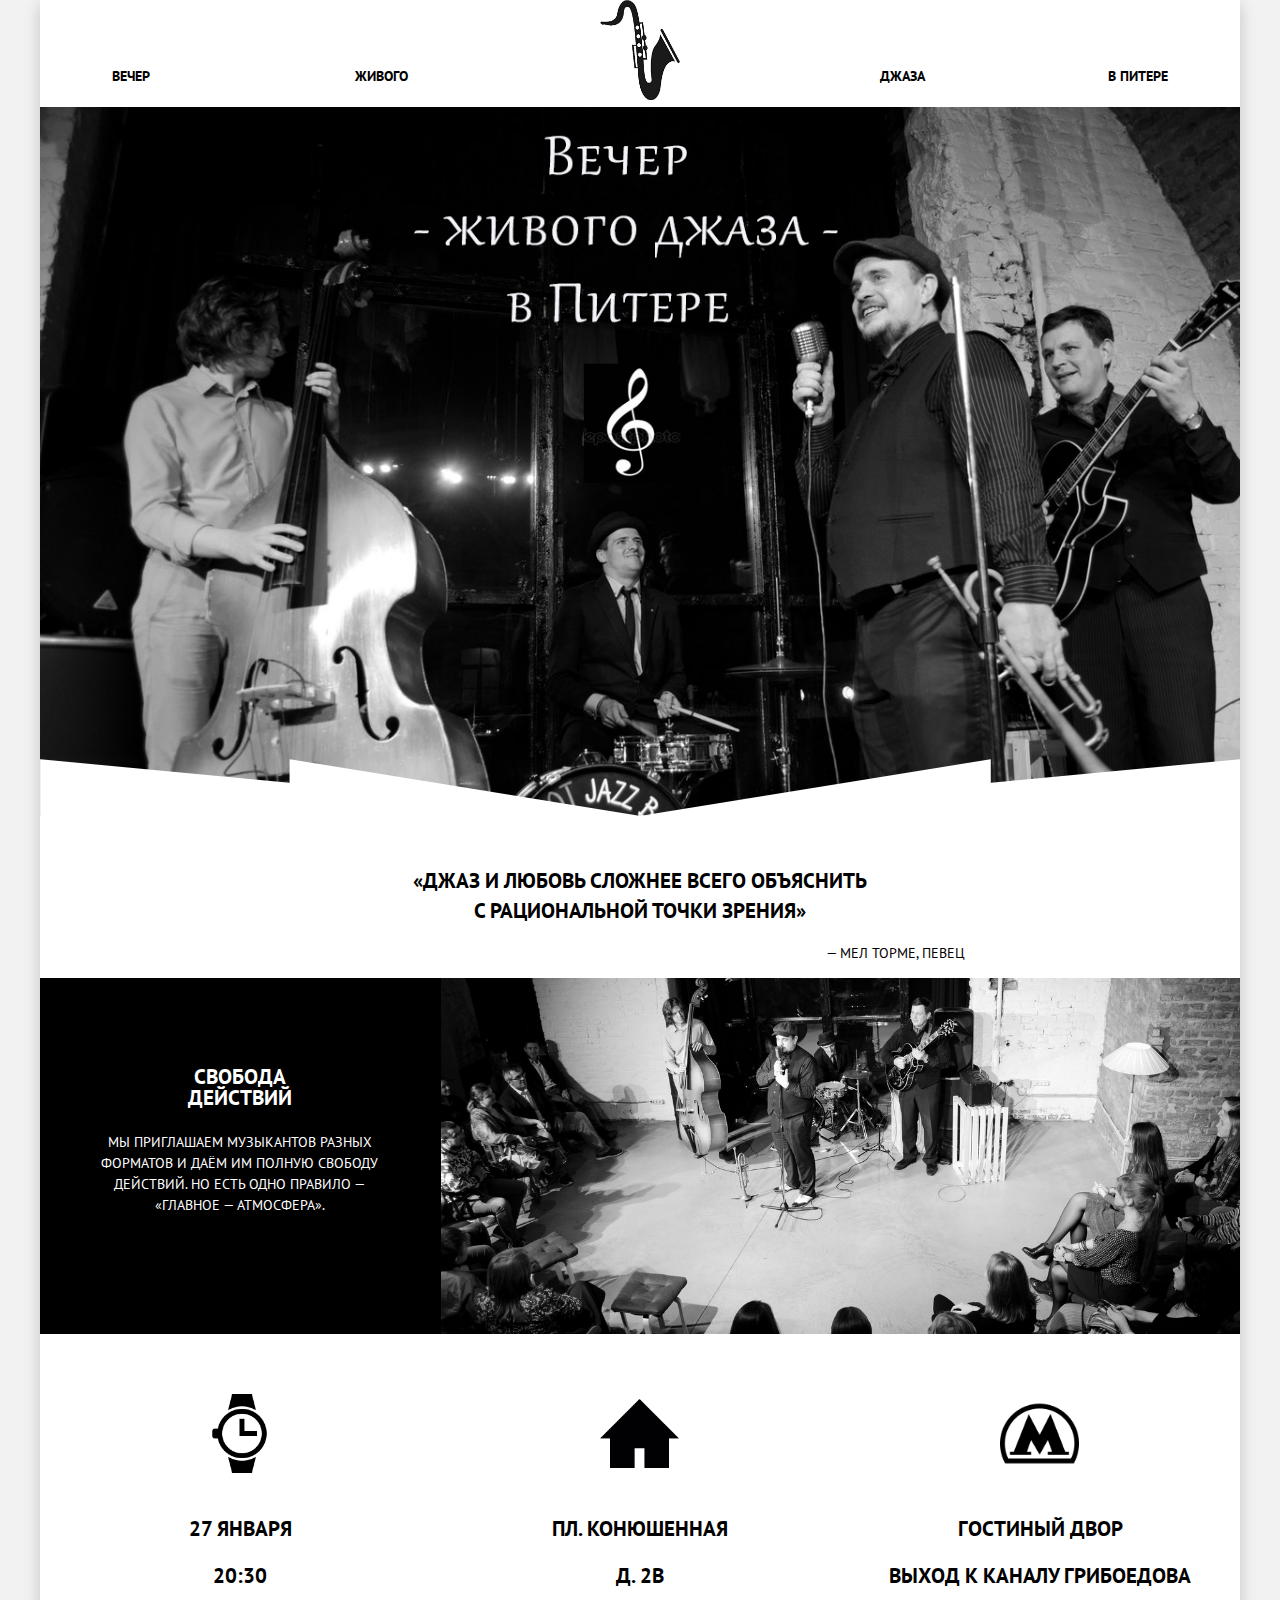
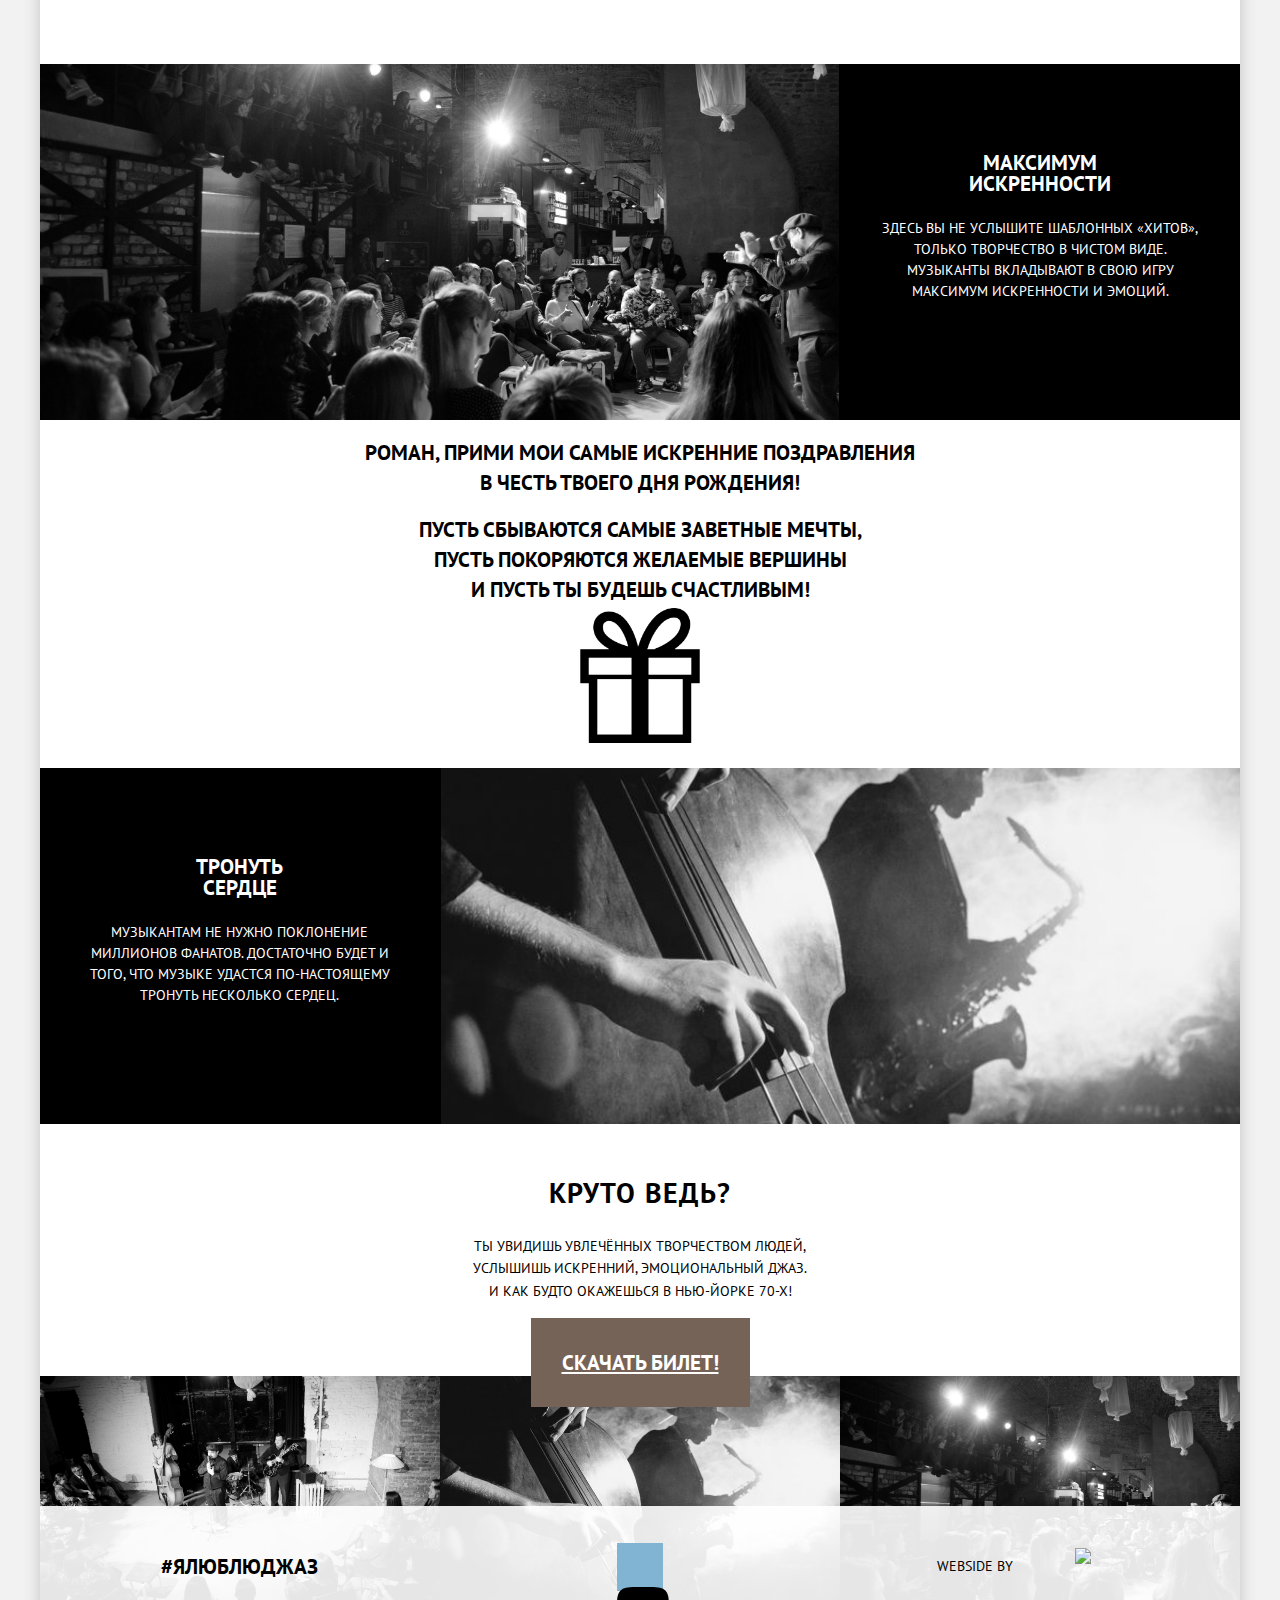
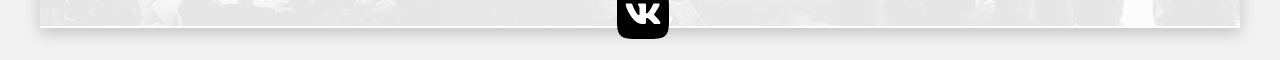
==== commit aa6ad54b: "Update index.html" ====
--- a/index.html
+++ b/index.html
@@ -19,10 +19,10 @@
           </a>
         </div>
         <ul class="navigation">
-          <li><a href="info.html">Информация</a></li>
-          <li><a href="photos.html">Фото и видео</a></li>
-          <li><a href="map.html">Карта штата</a></li>
-          <li><a href="catalog.html">Гостиницы</a></li>
+          <li><a href="https://ucclub.ru/jazz/">Вечер</a></li>
+          <li><a href="http://www.jazzmap.ru/bands/">живого</a></li>
+          <li><a href="http://redstory.ru/musik/popular/17_03.html">джаза</a></li>
+          <li><a href="https://music.yandex.ru/users/ya-playlist/playlists/1025">в Питере</a></li>
         </ul>
       </nav>
     </header>
@@ -91,42 +91,42 @@
           <img class="img-item" src="img/jazz3.jpg" width="800" height="400" alt="A beautiful house">
       </section>
 
+
+
+      <section class="interest">
+        <h1>Круто ведь?</h1>
+        <p>Ты увидишь увлечённых творчеством людей, услышишь&nbspискренний, эмоциональный джаз. И&nbspкак&nbspбудто&nbspокажешься в Нью-Йорке 70-х!</p>
+        <a class="search" href="img/ticket.png">Скачать билет!</a>
+      </section>
       <div class="fotos">
         <img src="img/jazz2.jpg" width="400" height="250" alt="A map">
         <img src="img/jazz3.jpg" width="400" height="250" alt="A map">
         <img src="img/jazz4.jpg" width="400" height="250" alt="A map">
       </div>
 
-      <section class="interest">
-        <h1>Круто ведь?</h1>
-        <p>Ты увидишь увлечённых творчеством людей, услышишь&nbspискренний, эмоциональный джаз. И&nbspкак&nbspбудто&nbspокажешься в Нью-Йорке 70-х!</p>
-        <button class="search">Скачать билет!</button>
-      </section>
-      <section class="map">
-        <img src="img/map.jpg" width="1200" height="593" alt="A map">
-      </section>
 
 
     </main>
 
     <footer class="main-index-footer">
+
       <div class="main-footer">
         <div class="tag"> <a href="#">#ялюблюджаз</a> </div>
         <div class="social-nets">
-          <a href="https://twitter.com/htmlacademy_ru" class="twitter">Твиттер
-            <svg xmlns="http://www.w3.org/2000/svg" xmlns:xlink="http://www.w3.org/1999/xlink" width="17" height="15" viewBox="0 0 17 15"><path fill="#FFF" d="M10.95.144c1.685-.496 2.984.27 3.577 1.179.673-.231 1.331-.481 2.011-.708a2.345 2.345 0 0 1-.857 1.768c.685.17 1.304-.491 1.304-.491-.169 1-1.006 1.788-1.563 2.024-.231 6.75-3.175 11.217-10.077 11.082h-.446c-.41 0-4.164-.46-4.898-1.887 2.271.196 3.893-.422 4.693-1.177-.96-.3-2.679-.477-2.979-2.95.349.106.564.228 1.19.119C1.705 8.247.374 7.53.448 5.33c.285.328 1.067.536 1.34.472C1.085 5.561-.182 2.442.894.85c1.818 1.854 3.735 3.606 7.152 3.773C8.254 2.33 9.183.793 10.95.144z"/></svg>
+
+          <a href="https://vk.com/15kop" class="fb">Фейсбук
+            <svg xmlns="http://www.w3.org/2000/svg" width="52" height="72" viewBox="0 0 192 192">
+              <g fill="none" fill-rule="evenodd">
+                <path class="fbb" fill="#000000" d="M66.56,0 C120.32,0 71.68,0 125.44,0 C179.2,0 192,12.8 192,66.56 C192,120.32 192,71.68 192,125.44 C192,179.2 179.2,192 125.44,192 C71.68,192 120.32,192 66.56,192 C12.8,192 0,179.2 0,125.44 C0,71.68 0,96.580329 0,66.56 C0,12.8 12.8,0 66.56,0 Z"/>
+                <path fill="#FFFFFF" d="M157.233993,66.1462211 C158.123557,63.1797719 157.233994,61 153.000244,61 L139.000244,61 C135.440505,61 133.799415,62.8830035 132.909356,64.9593945 C132.909356,64.9593945 125.789878,82.3129373 115.704198,93.5851974 C112.441227,96.8481681 110.957879,97.8863636 109.178009,97.8863636 C108.288198,97.8863636 107,96.8481681 107,93.8819658 L107,66.1462211 C107,62.586482 105.96694,61 103.000244,61 L81.0002441,61 C78.7757158,61 77.4378669,62.6521562 77.4378669,64.2179674 C77.4378669,67.5925348 82.4804603,68.3707494 83.0002441,77.8633869 L83.0002441,98.4799003 C83.0002441,103 82.1839388,103.819509 80.4040693,103.819509 C75.6579974,103.819509 64.1131647,86.388441 57.2660122,66.4427426 C55.9241353,62.5659897 54.5782535,61 51.0002441,61 L37.0002441,61 C33.0002441,61 32.2001953,62.8830035 32.2001953,64.9593945 C32.2001953,68.6675178 36.9465141,87.059256 54.2998099,111.383646 C65.8685915,127.995268 82.1682449,137 97.0002441,137 C105.899345,137 107.000244,135 107.000244,131.555007 L107.000244,119 C107.000244,115 107.843292,114.201711 110.661357,114.201711 C112.737749,114.201711 116.297488,115.239906 124.603545,123.249196 C134.095936,132.741586 135.660882,137 141.000244,137 L155.000244,137 C159.000244,137 161.000244,135 159.846475,131.053112 C158.583906,127.119411 154.051802,121.412135 148.038124,114.646617 C144.774906,110.790356 139.88045,106.637574 138.397102,104.560689 C136.320711,101.891255 136.914001,100.704429 138.397102,98.3315162 C138.397102,98.3315162 155.454123,74.3036478 157.233993,66.1462211 Z"/>
+              </g>
+            </svg>
           </a>
-          <a href="https://www.facebook.com/htmlacademy" class="fb">Фейсбук
-            <svg xmlns="http://www.w3.org/2000/svg" width="12" height="22" viewBox="0 0 12 22"><path fill="#FFF" d="M12 4V0H8a4 4 0 0 0-4 4v4H0v4h4v10h4V12h4V8H8V4h4z"/></svg>
-          </a>
-          <a href="https://www.youtube.com/user/htmlacademyru" class="youtube">Ютуб
-            <svg xmlns="http://www.w3.org/2000/svg" xmlns:xlink="http://www.w3.org/1999/xlink" width="20" height="16" viewBox="0 0 20 16"><path fill="#FFF" d="M17 0H3C1.35 0 0 1.35 0 3v10c0 1.65 1.35 3 3 3h14c1.65 0 3-1.35 3-3V3c0-1.65-1.35-3-3-3zM6.027 11.998V4.002L15.014 8l-8.987 3.998z"/></svg>
-          </a>
+
         </div>
 
         <div class="website-by"> Webside by
-          <a class="website" href="https://htmlacademy.ru/intensive/htmlcss">
-            <svg id="Layer_1" data-name="Layer 1" xmlns="http://www.w3.org/2000/svg" viewBox="0 0 108.08 36.85"><title>logo-htmlacademy-small1</title><path d="M44.61,26.88a2,2,0,0,0,.55-0.1v1.33a3.25,3.25,0,0,1-1.18.21,1.67,1.67,0,0,1-1.67-1,4.84,4.84,0,0,1-3.14,1.08c-1.51,0-2.91-.83-2.91-2.55,0-2.13,2-2.79,3.71-2.79a11.08,11.08,0,0,1,2.17.25v-0.3c0-1-.76-1.77-2.19-1.77a7.42,7.42,0,0,0-3,.64v-1.7a10.21,10.21,0,0,1,3.19-.55c2.36,0,3.81,1.12,3.81,3.65v3a0.54,0.54,0,0,0,.49.59h0.17Zm-6.44-1.13A1.35,1.35,0,0,0,39.63,27h0.11a3.39,3.39,0,0,0,2.41-1V24.58a9.72,9.72,0,0,0-1.81-.21c-1,0-2.16.33-2.16,1.38h0Zm12.36-6.11a5,5,0,0,1,2.57.64V22a4.08,4.08,0,0,0-2.3-.7,2.75,2.75,0,1,0,0,5.49,5,5,0,0,0,2.43-.64v1.71a6.27,6.27,0,0,1-2.76.57A4.21,4.21,0,0,1,46,24.51q0-.21,0-0.41a4.32,4.32,0,0,1,4.18-4.46h0.38Zm12.17,7.24a2,2,0,0,0,.55-0.1v1.33a3.25,3.25,0,0,1-1.18.21,1.67,1.67,0,0,1-1.67-1,4.84,4.84,0,0,1-3.14,1.08c-1.51,0-2.91-.83-2.91-2.55,0-2.13,2-2.79,3.71-2.79a11.08,11.08,0,0,1,2.17.25v-0.3c0-1-.76-1.77-2.19-1.77a7.42,7.42,0,0,0-3,.64v-1.7a10.21,10.21,0,0,1,3.19-.55c2.36,0,3.81,1.12,3.81,3.65v3a0.54,0.54,0,0,0,.49.59h0.17Zm-6.44-1.13A1.35,1.35,0,0,0,57.73,27h0.11a3.39,3.39,0,0,0,2.41-1V24.58a9.72,9.72,0,0,0-1.81-.21c-1.06,0-2.16.33-2.16,1.38h0ZM73,16V28.2H71.35V26.88a3.88,3.88,0,0,1-3.19,1.54,4.4,4.4,0,0,1,0-8.78,3.81,3.81,0,0,1,3,1.3V16H73Zm-4.53,5.22a2.76,2.76,0,1,0,0,5.52A2.86,2.86,0,0,0,71.15,25V23A2.91,2.91,0,0,0,68.49,21.27ZM79,19.64c3.31,0,4.46,2.68,3.92,5.09H76.7c0.21,1.5,1.67,2.11,3.19,2.11a6.11,6.11,0,0,0,2.64-.59v1.6a7.14,7.14,0,0,1-3,.57C77,28.42,74.78,27,74.78,24a4.18,4.18,0,0,1,4-4.39H79Zm0.09,1.54a2.28,2.28,0,0,0-2.44,2.1v0.06H81.3A2,2,0,0,0,79.13,21.18Zm5.73,7V19.87h1.65v1a3.81,3.81,0,0,1,2.78-1.27A2.86,2.86,0,0,1,91.89,21a4.12,4.12,0,0,1,2.91-1.33A3.06,3.06,0,0,1,98,23V28.2h-1.9V23.05a1.59,1.59,0,0,0-1.42-1.75H94.42a2.8,2.8,0,0,0-2.07,1.12V28.2h-1.9V23.05A1.59,1.59,0,0,0,89,21.31H88.8a3,3,0,0,0-2.21,1.29v5.63H84.86Zm21.31-8.33h1.9l-3.91,9.46c-0.9,2.17-2.09,2.86-3.35,2.86a4.76,4.76,0,0,1-1.1-.14V30.46a2.86,2.86,0,0,0,.85.12c0.9,0,1.58-.64,2.07-1.9l0.17-.42-4-8.4h2l2.86,6.29ZM38.73,1.46V6.22a3.81,3.81,0,0,1,2.7-1.14,3.25,3.25,0,0,1,3.44,3.4v5.15H43V8.72a1.81,1.81,0,0,0-1.61-2h-0.3a2.93,2.93,0,0,0-2.32,1.39v5.52h-1.9V1.46h1.9ZM49.94,2.31v3h3V6.91h-3v3.81c0,1.1.5,1.46,1.58,1.46a4.49,4.49,0,0,0,1.69-.33v1.6A6.8,6.8,0,0,1,51,13.8a2.55,2.55,0,0,1-2.86-2.74V6.89H46.58V5.26h1.5V2.74Zm5.4,11.31V5.28H57v1A3.81,3.81,0,0,1,59.77,5a2.86,2.86,0,0,1,2.6,1.33A4.12,4.12,0,0,1,65.28,5,3.06,3.06,0,0,1,68.44,8.4v5.21h-1.9V8.46a1.59,1.59,0,0,0-1.42-1.75H64.89a2.8,2.8,0,0,0-2.07,1.12v5.78h-1.9V8.46A1.59,1.59,0,0,0,59.5,6.71H59.27A3,3,0,0,0,57.06,8v5.63H55.34ZM71.17,1.45H73V13.6H71.17V1.45ZM14.71,0H14.55L0,1.54V28.21l14.55,8.66,14.55-8.66V1.54Zm12.5,27.1L14.55,34.64,1.9,27.12V16.18l12.59,7.5V25L5.86,19.9v1.31l8.68,5.21v1.39L5.87,22.65V24l8.68,5.21,8.75-5.24V18.31L27.2,16V27.12Zm0-12.53-3.48,2-1.6,1L14.51,13v1.31L21,18.23H21l-0.14.09-1,.54-5.37-3.2V17l4.24,2.52-1,.67-3.2-1.9v1.31l2.1,1.24L14.5,22.1,2,14.65,14.51,7.11Zm0-1.32L14.49,5.76,1.91,13.25v-10L14.56,1.92,27.21,3.25v10h0Z" transform="translate(0 -0.02)" fill="#231f20"/></svg>
+          <a class="website" href="https://www.facebook.com/anastasia.valova.948"><img src="img/my_logo.png" width="51" height="50" alt="A map">
           </a>
         </div>
       </div>
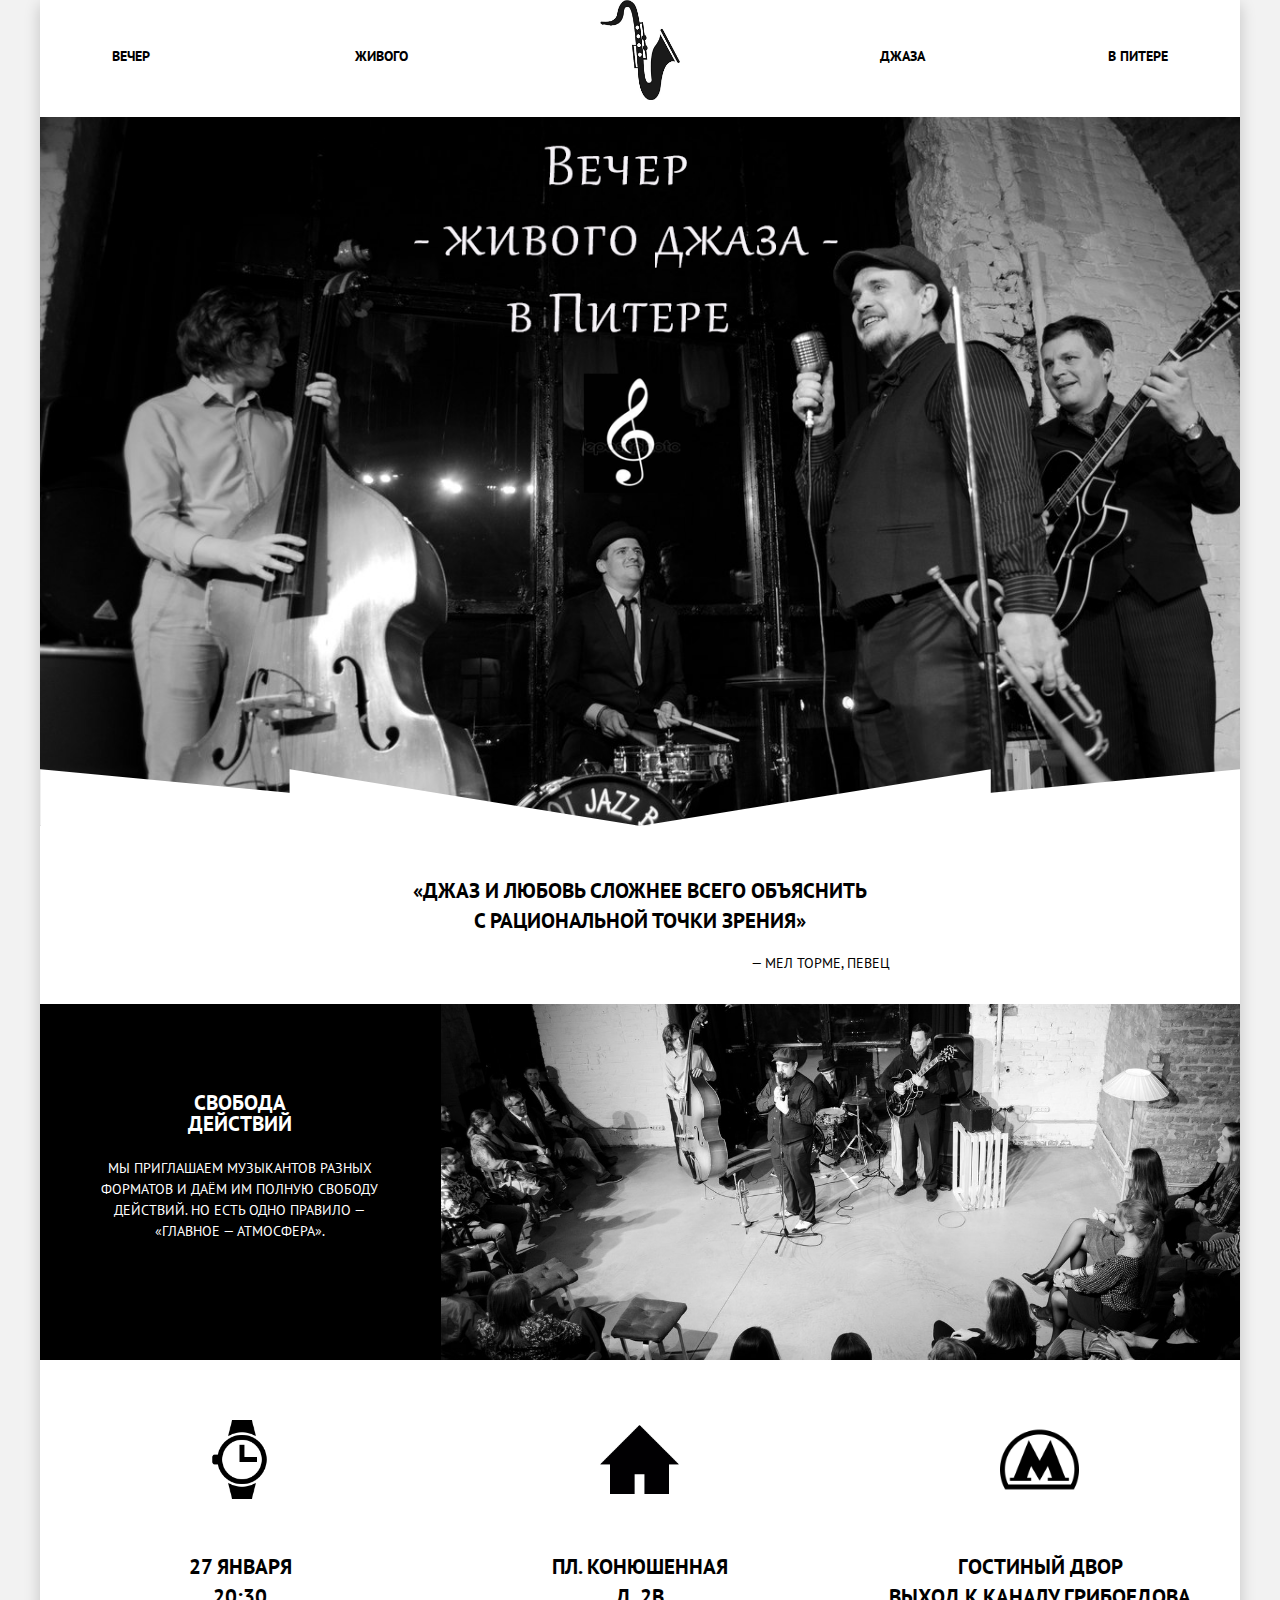
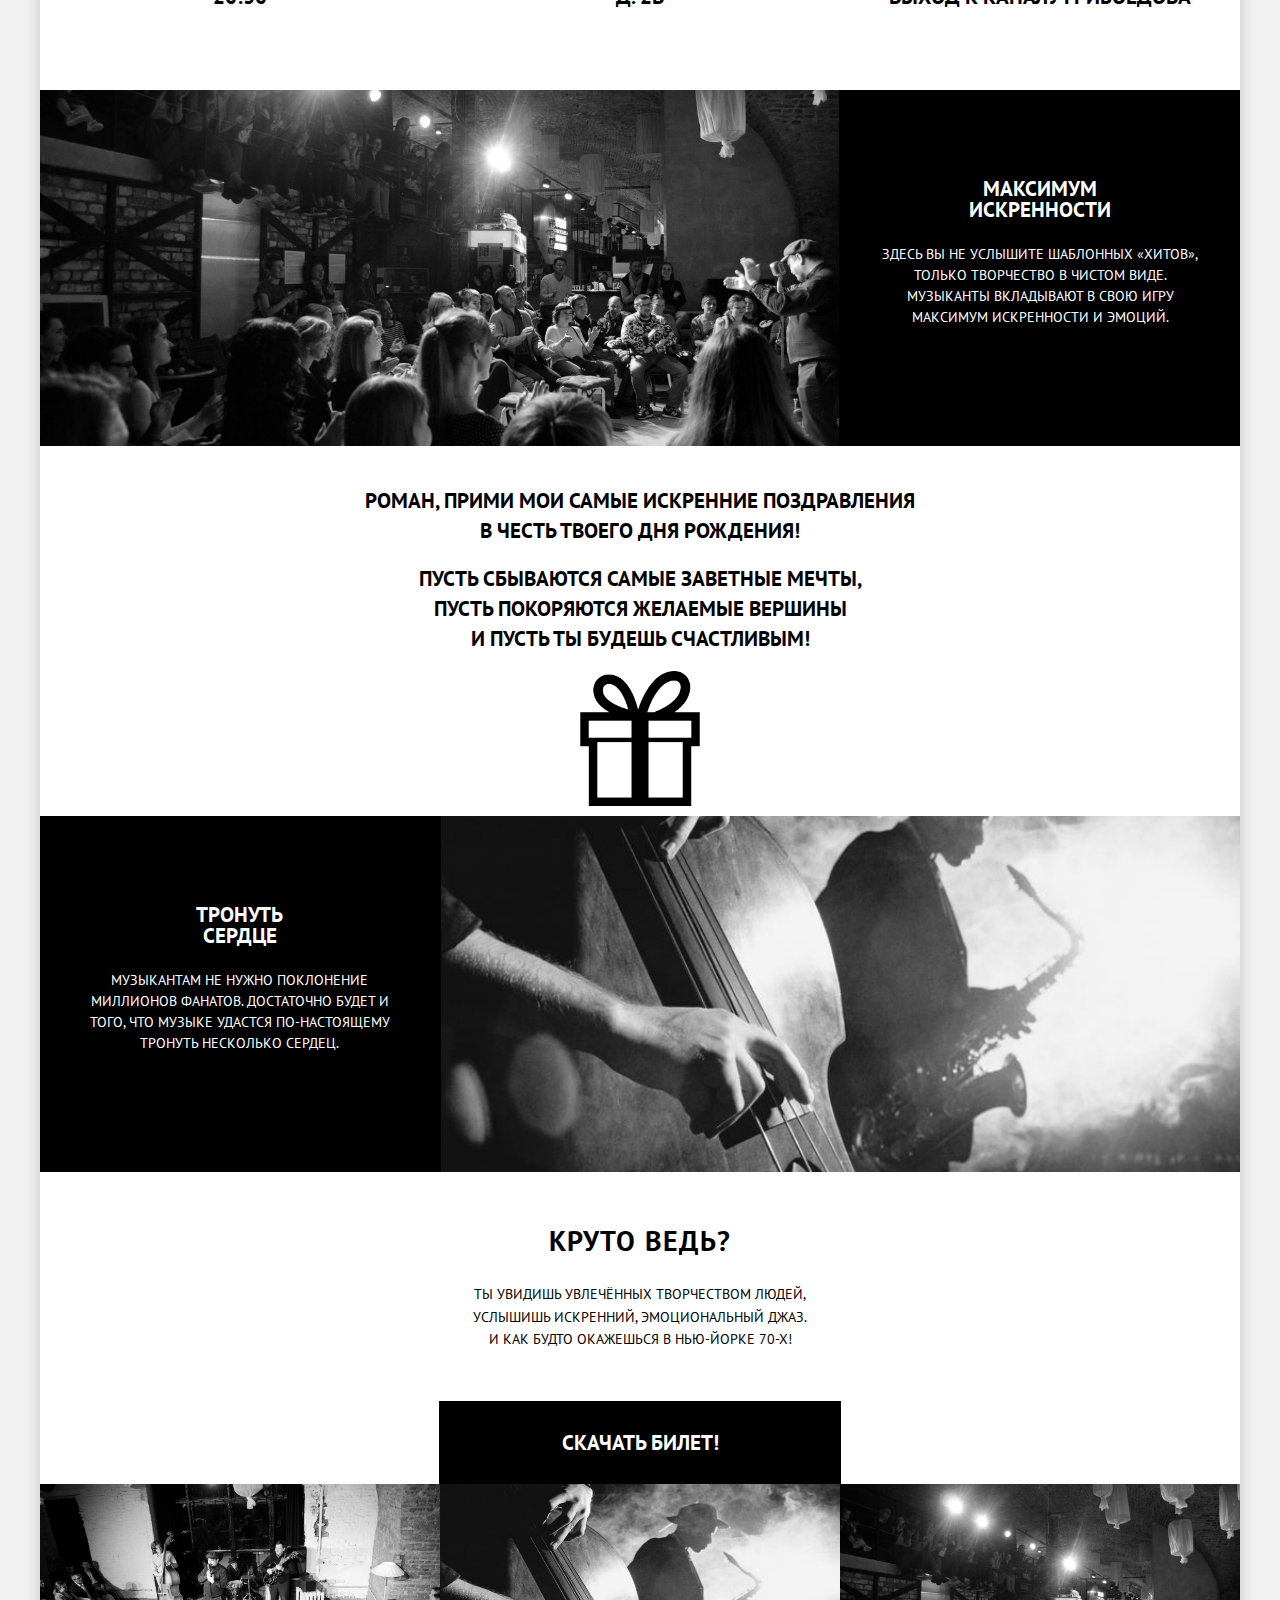
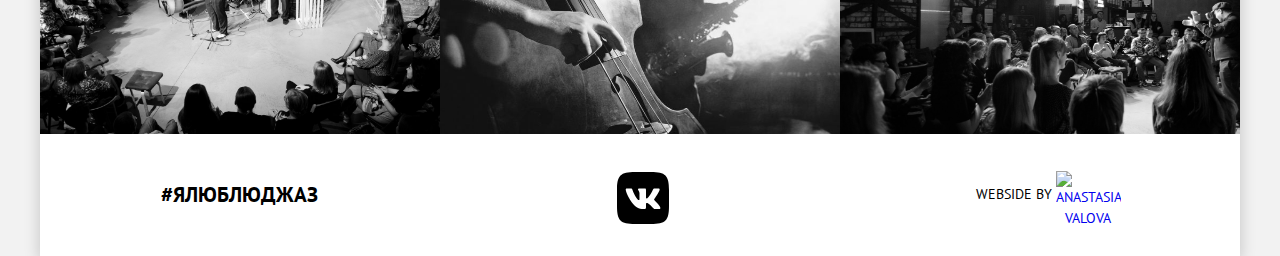
==== commit 3065080d: "Update index.html" ====
--- a/index.html
+++ b/index.html
@@ -126,7 +126,7 @@
         </div>
 
         <div class="website-by"> Webside by
-          <a class="website" href="https://www.facebook.com/anastasia.valova.948"><img src="img/my_logo.png" width="51" height="50" alt="A map">
+          <a class="website" href="https://www.facebook.com/anastasia.valova.948"><img src="img/my_logo.png" width="51" height="50" alt="Anastasia Valova">
           </a>
         </div>
       </div>
--- a/css/style.css
+++ b/css/style.css
@@ -41,6 +41,8 @@
 .navigation li {
   width: 20%;
   font-weight: bold;
+  margin-top: -20px;
+margin-bottom: 30px;
 }
 .navigation li:nth-child(1),
 .navigation li:nth-child(2) {
@@ -73,7 +75,7 @@
 .sort-options a:hover,
 .navigation a:focus,
 .navigation a:hover {
-  color: #81b3d2;
+  color: #888888;
 }
 .navigation a:active {
   color: #cacaca;
@@ -81,7 +83,7 @@
 .navigation .active-href,
 .navigation .active-href:hover,
 .navigation .active-href:active {
-  color: #766357;
+  color: #888888;
 }
 .mountains-index {
   width: 100%;
@@ -99,8 +101,9 @@
   margin-right: auto;
 }
 .search {
-  width: 568px;
-  background-color: #766357;
+  display: inline-block;
+  width: 340px;
+  background-color: #000000;
   font-size: 21px;
   text-transform: uppercase;
   padding: 31px;
@@ -108,10 +111,12 @@
   color: #ffffff;
   border: none;
   border-radius: 0px;
+  text-decoration: none;
+    font-family: "PT Sans", Arial, sans-serif;
 }
 .search:hover,
 .search:focus {
-  background-color: #604e43;
+  background-color: #888888;
 }
 .search:active {
   background-color: #503e33;
@@ -128,12 +133,15 @@
 }
 .jazz {
   text-align: center;
-  width: 650px;
+  width: 500px;
   margin: 0 auto;
 }
 .jazz h2 {
   margin-top: 50px;
   line-height: 30px;
+}
+.jazz p {
+  margin-bottom: 30px;
 }
 .features h2 {
   line-height: 1.24em;
@@ -233,8 +241,9 @@
 .congr {
   background-image: url("../img/gift.png");
   background-size: 10%;
-  background-position: 50% 170px;
+  background-position: 50% 185px;
   background-repeat: no-repeat;
+  margin-top: 40px;
 }
 .option-list {
   margin: 0;
@@ -249,13 +258,13 @@
   width: 33%;
   background-repeat: no-repeat;
   background-position: center;
-  padding-top: 162px;
-}
-.option-list h3 {
+  padding-top: 192px;
+}
+.option-list h2 {
   font-size: 21px;
   font-weight: 700;
   margin-top: 0;
-  margin-bottom: 25px;
+  margin-bottom: 0px;
 }
 .option-list p {
   width: 285px;
@@ -358,7 +367,7 @@
 }
 .button-find {
   border: none;
-  background-color: #81b3d2;
+  background-color: #000000;
   color: #ffffff;
   padding: 16px 0;
   margin-top: 24px;
@@ -425,20 +434,7 @@
 input::-webkit-inner-spin-button {
     -webkit-appearance: none;
 }
-.google-map {
-  display: block;
-  border: 0;
-  width: 100%;
-}
-.map {
-  width: 100%;
-  height: 593px;
-  overflow: hidden;
-  /*background-image: url("../img/map.jpg");
-  background-position: center center;
-  transform: translateY(-20%);*/
-  /*background-size: cover;*/
-}
+
 /*.map img{
   transform: translateY(-20%);
 }*/
@@ -885,7 +881,7 @@
 }
 /*---------------------------------------------------------------*/
 .main-index-footer {
-  margin-top: -120px;
+
   z-index: 20px;
   background-color: rgba(255, 255, 255, 0.9);
   position: relative;
@@ -913,17 +909,9 @@
     text-align: center;
     padding: 37px 0;
 }
-.social-nets a:hover,
-.social-nets a:focus {
-  background-color: #669ec0;
-}
-.social-nets a:active {
-  background-color: #5496bd;
-}
-.twitter:active path,
-.fb:active path,
-.youtube:active path {
-  fill: rgba(255, 255, 255, 0.3);
+.fbb:active,
+.fbb:hover {
+  fill: #888888;
 }
 .tag {
   font-size: 21px;
@@ -939,16 +927,13 @@
 .youtube {
   font-size: 0px;
   background-repeat: no-repeat;
-  background-color: #81b3d2;
+
 }
 .social-nets svg {
   margin-top: 16px;
 }
 .fb svg {
-  margin-top: 13px;
-}
-.website {
-  font-size: 0px;
+  margin-top: -30px;
 }
 .social-nets {
   display: flex;
@@ -956,15 +941,14 @@
 }
 .website-by a {
   display: inline-block;
-  width: 115px;
-  height: 39px;
-  margin-left: 8px;
+
+  margin-left: 0px;
   font-size: 14px;
   vertical-align: middle;
   text-align: center;
   background-repeat: no-repeat;
   background-position: 0px 0;
-  font-size: 0px;
+text-decoration: none;
 }
 .website:hover path,
 .website:focus path{
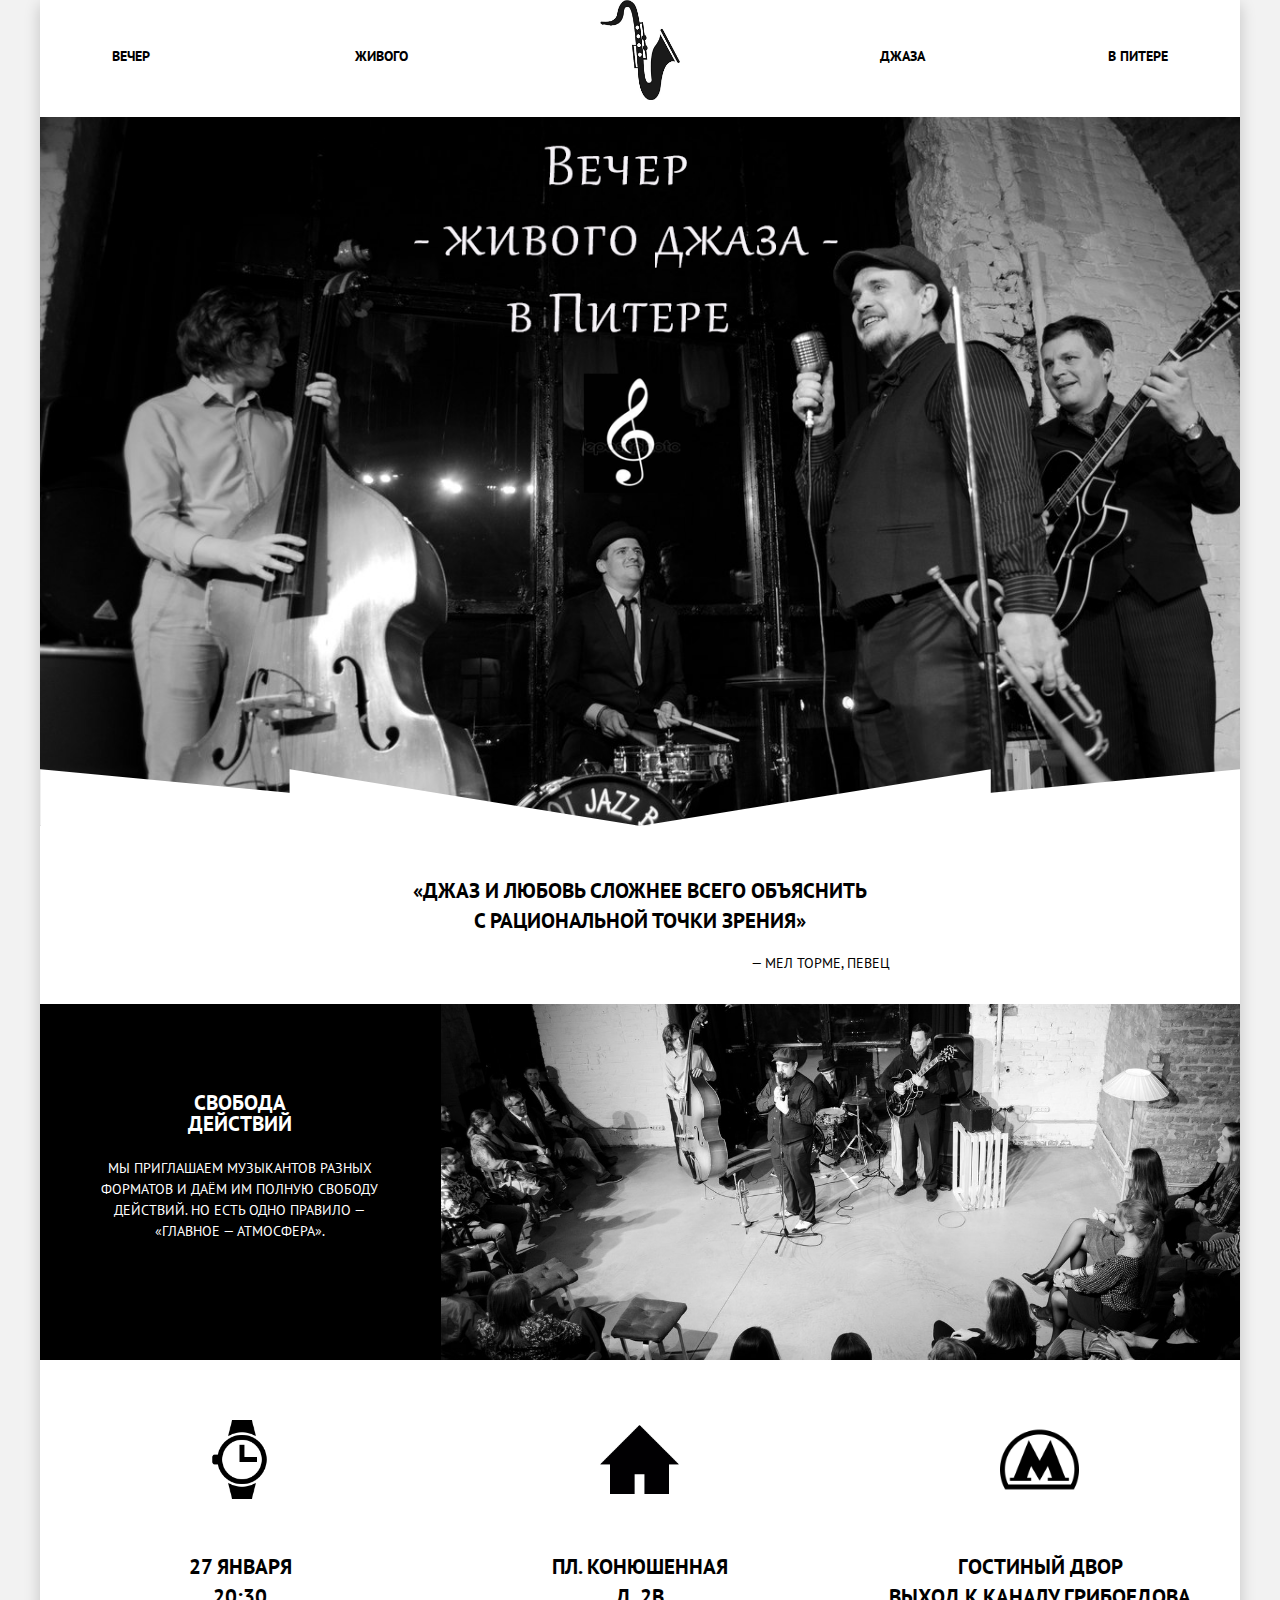
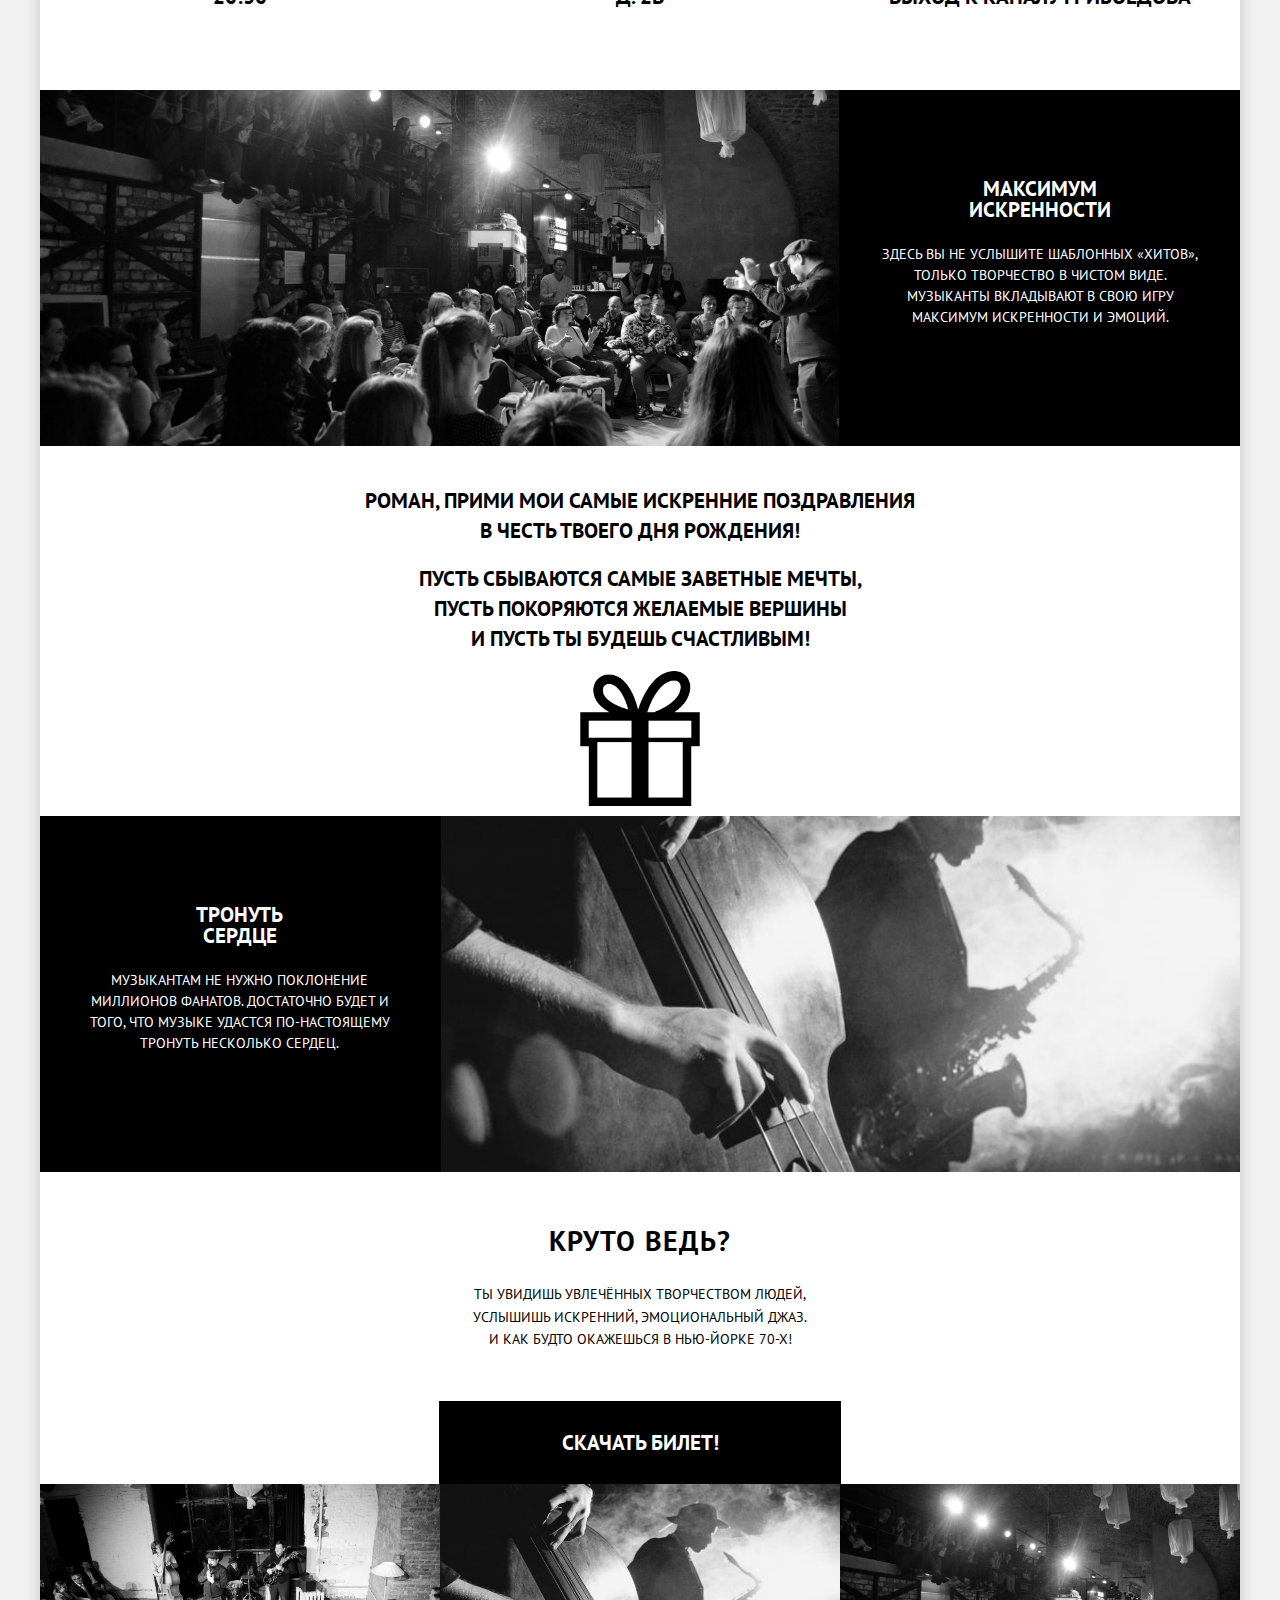
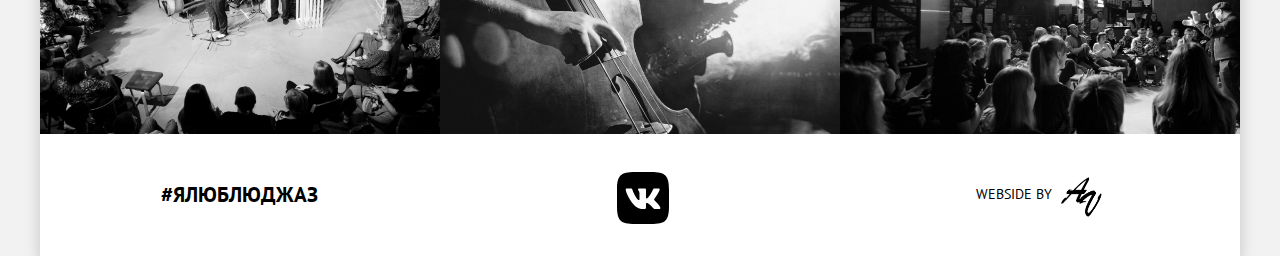
==== commit c781fb52: "Update index.html" ====
--- a/index.html
+++ b/index.html
@@ -19,10 +19,10 @@
           </a>
         </div>
         <ul class="navigation">
-          <li><a href="https://ucclub.ru/jazz/">Вечер</a></li>
-          <li><a href="http://www.jazzmap.ru/bands/">живого</a></li>
-          <li><a href="http://redstory.ru/musik/popular/17_03.html">джаза</a></li>
-          <li><a href="https://music.yandex.ru/users/ya-playlist/playlists/1025">в Питере</a></li>
+          <li><a href="https://www.youtube.com/watch?v=UQlFOX0YKlQ">Вечер</a></li>
+          <li><a href="https://www.youtube.com/watch?v=C1AHec7sfZ8">живого</a></li>
+          <li><a href="https://www.youtube.com/watch?v=aQzlJRjXSGY">джаза</a></li>
+          <li><a href="https://www.youtube.com/watch?v=PHdU5sHigYQ">в Питере</a></li>
         </ul>
       </nav>
     </header>
--- a/css/style.css
+++ b/css/style.css
@@ -119,7 +119,7 @@
   background-color: #888888;
 }
 .search:active {
-  background-color: #503e33;
+  background-color: #cacaca;
   color: rgba(255, 255, 255, 0.3);
   /*color: #5e4e44;*/
 }
@@ -909,7 +909,9 @@
     text-align: center;
     padding: 37px 0;
 }
-.fbb:active,
+.fbb:active {
+  fill: #cacaca;
+}
 .fbb:hover {
   fill: #888888;
 }
@@ -950,10 +952,6 @@
   background-position: 0px 0;
 text-decoration: none;
 }
-.website:hover path,
-.website:focus path{
-  fill: #81b3d2;
-}
 .website:active path{
   fill: #bdbbbc;
 }
